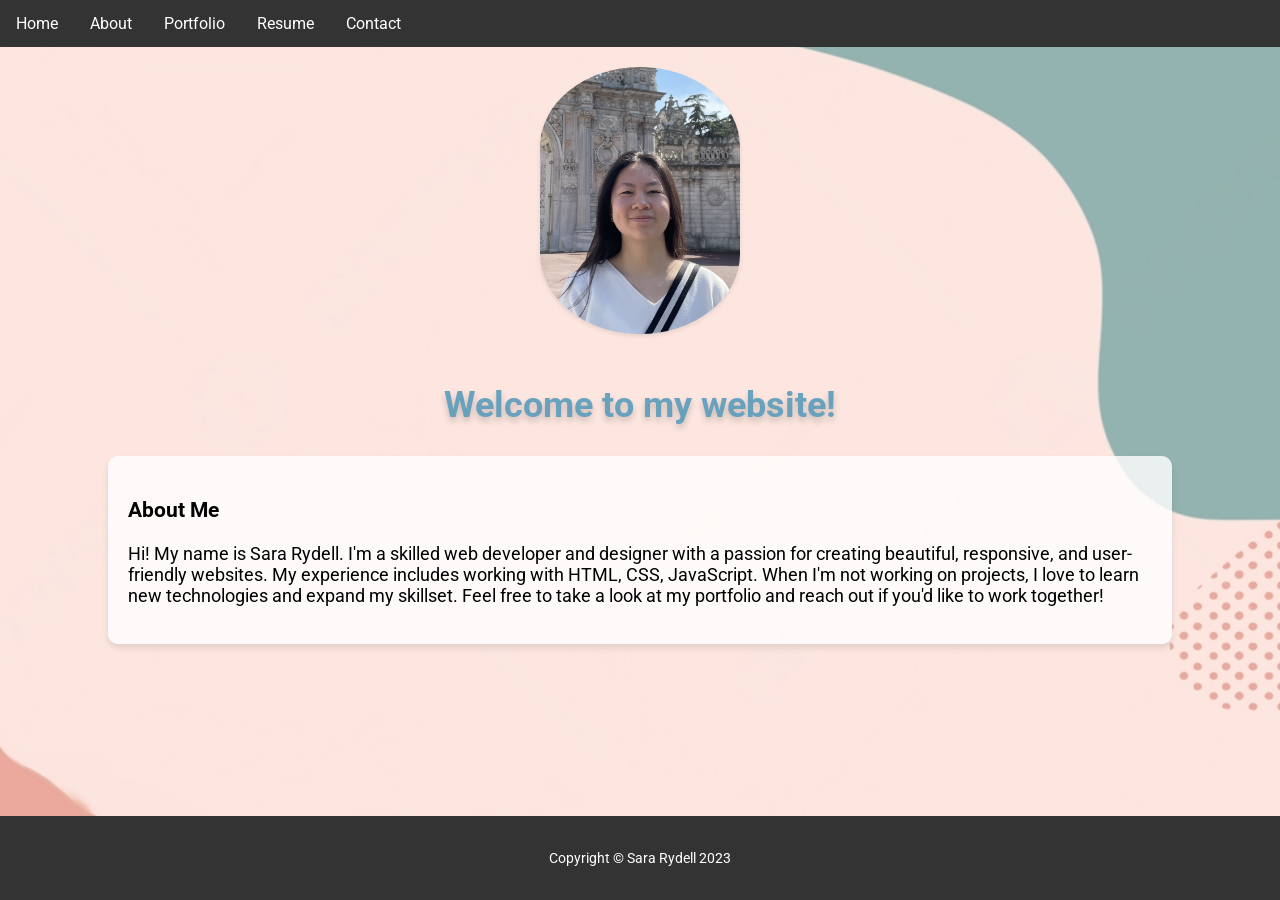
==== index.html @ 68bcccd4 "Add files via upload" ====
<!DOCTYPE html>
<html>
  <head>
    <meta charset="UTF-8">
    <meta name="viewport" content="width=device-width, initial-scale=1.0">
    <link href="https://fonts.googleapis.com/css2?family=Roboto:wght@400;700&display=swap" rel="stylesheet">
    <title>Home</title>
    <style>
      /* Basic styles for navbar, body, main, row, and footer */
      /* ... (omitted for brevity, please use the previous response's styles) ... */
      ul.navbar {
        background-color: #333;
        list-style-type: none;
        margin: 0;
        padding: 0;
        overflow: hidden;
        font-family: 'Roboto', sans-serif;
      }
      ul.navbar li {
        float: left;
      }
      ul.navbar li a {
        display: block;
        color: white;
        text-align: center;
        padding: 14px 16px;
        text-decoration: none;
      }
      ul.navbar li a:hover {
        background-color: #111;
      }
      /* Additional styles for the profile picture, and 'About Me' section */
      .profile-pic {
        display: flex;
        justify-content: center;
        padding: 20px;
      }

      .profile-pic img {
        border-radius: 50%;
        max-width: 200px;
        height: auto;
      }

      .about-me {
        background-color: rgba(255, 255, 255, 0.8);
        padding: 20px;
        width: 80%;
        margin: 0 auto;
        font-size: 18px;
        border-radius: 10px;
        box-shadow: 0 4px 6px rgba(0, 0, 0, 0.1);
      }

      /* Page-specific background */
      body {
        font-family: 'Roboto', sans-serif;
        background-color: #f2f2f2;
        background-image: url('img_bg.png');
        background-size: cover;
        background-repeat: no-repeat;
        background-position: center;
        background-attachment: fixed;
        margin: 0;
        padding: 0;
      }
      footer {
      background-color: #333;
      width: 100%;
      padding: 20px 0;
      color: #fff;
      text-align: center;
      font-size: 14px;
      position: absolute;
      bottom: 0;
    }
    h2 {
        font-size: 36px;
        font-weight: 700;
        color: rgba(91, 156, 187, 0.9);
        text-shadow: 0 4px 6px rgba(0, 0, 0, 0.2);
        margin-bottom: 30px;
        text-align: center;
      }

      .profile-pic {
        display: flex;
        justify-content: center;
        padding: 20px;
      }

      .profile-pic img {
        border-radius: 50% / 30%;
        max-width: 200px;
        height: auto;
        object-fit: cover;
        box-shadow: 0 2px 4px rgba(0, 0, 0, 0.1);
      }
    </style>
  </head>
  <body>
    <header>
      <nav>
        <ul class = "navbar">
          <li><a href="index.html">Home</a></li>
          <li><a href="about.html">About</a></li>
          <li><a href="portfolio.html">Portfolio</a></li>
          <li><a href="resume.html">Resume</a></li>
          <li><a href="contact.html">Contact</a></li>
        </ul>
      </nav>
    </header>
    <main>
      
      <div class="profile-pic">
        <img src="img_profile.jpg" alt="Profile picture">
      </div>
      <h2>Welcome to my website!</h2>
      <section class="about-me">
        <h3>About Me</h3>
        <p>
          Hi! My name is Sara Rydell. I'm a skilled web developer and designer with a passion
          for creating beautiful, responsive, and user-friendly websites. My experience includes
          working with HTML, CSS, JavaScript. When I'm not working on projects, I love to learn new
          technologies and expand my skillset. Feel free to take a look at my portfolio and reach
          out if you'd like to work together!
        </p>
      </section>
    </main>
    <footer>
      <p>Copyright &copy; Sara Rydell 2023</p>
    </footer>
  </body>
</html>
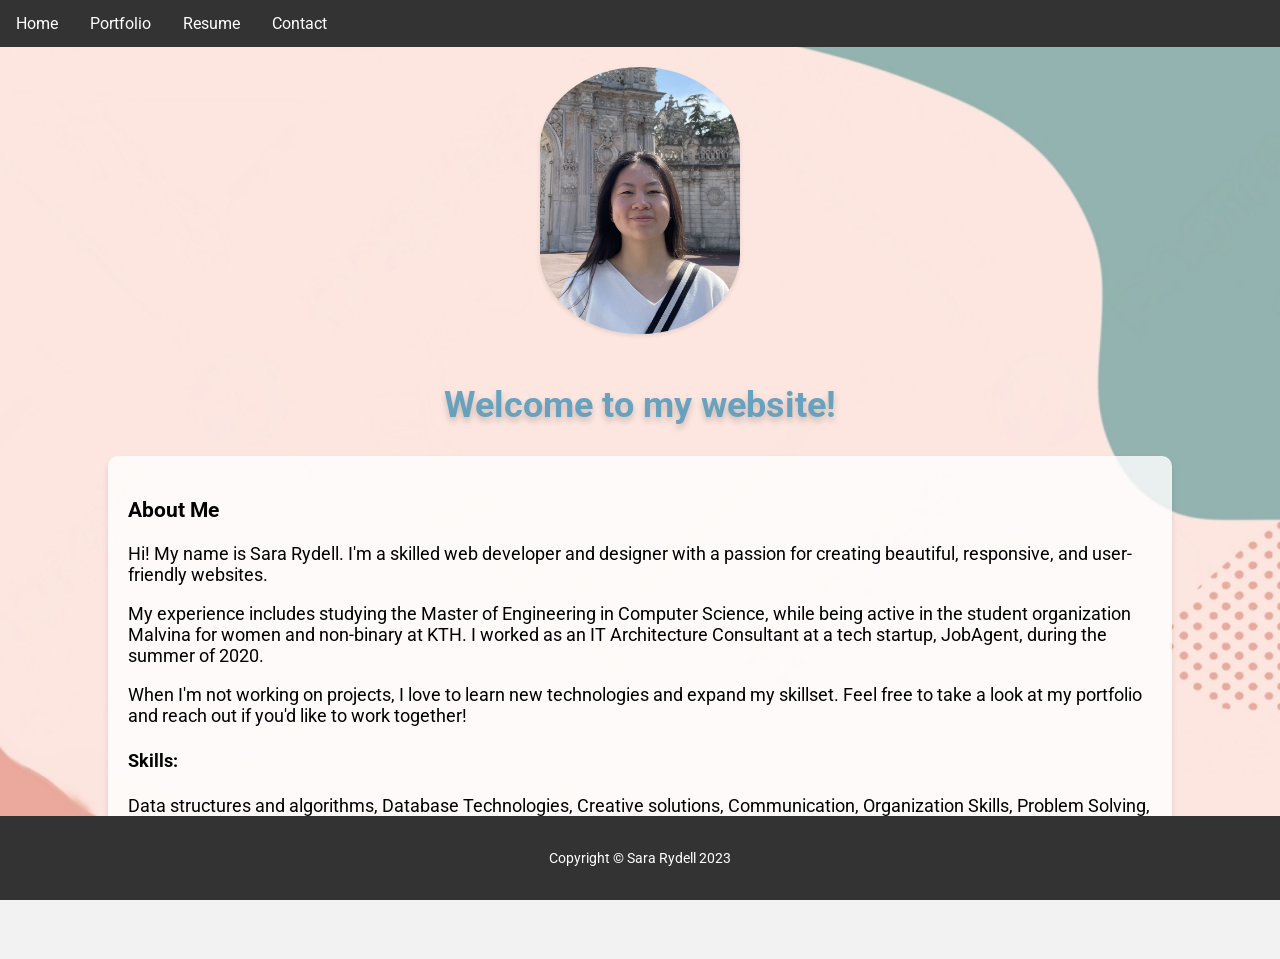
==== commit 8b4bfaf6: "Add files via upload" ====
--- a/index.html
+++ b/index.html
@@ -71,7 +71,7 @@
       color: #fff;
       text-align: center;
       font-size: 14px;
-      position: absolute;
+      position: sticky;
       bottom: 0;
     }
     h2 {
@@ -103,7 +103,6 @@
       <nav>
         <ul class = "navbar">
           <li><a href="index.html">Home</a></li>
-          <li><a href="about.html">About</a></li>
           <li><a href="portfolio.html">Portfolio</a></li>
           <li><a href="resume.html">Resume</a></li>
           <li><a href="contact.html">Contact</a></li>
@@ -119,11 +118,25 @@
       <section class="about-me">
         <h3>About Me</h3>
         <p>
-          Hi! My name is Sara Rydell. I'm a skilled web developer and designer with a passion
-          for creating beautiful, responsive, and user-friendly websites. My experience includes
-          working with HTML, CSS, JavaScript. When I'm not working on projects, I love to learn new
-          technologies and expand my skillset. Feel free to take a look at my portfolio and reach
-          out if you'd like to work together!
+          Hi! My name is Sara Rydell. I'm a skilled web developer and 
+          designer with a passion for creating beautiful, responsive, and 
+          user-friendly websites. 
+        </p>
+        <p>
+          My experience includes studying the Master of Engineering in 
+          Computer Science, while being active in the student 
+          organization Malvina for women and non-binary at KTH. I worked as an IT Architecture Consultant at 
+          a tech startup, JobAgent, during the summer of 2020. 
+        </p>
+        <p>
+          When I'm not working on projects, I love to learn new
+          technologies and expand my skillset. Feel free to take a look 
+          at my portfolio and reach out if you'd like to work together!
+        </p>
+        <h4>Skills:</h4>
+        <p>
+          Data structures and algorithms, Database Technologies, Creative solutions, Communication, 
+          Organization Skills, Problem Solving, & Project Management.
         </p>
       </section>
     </main>
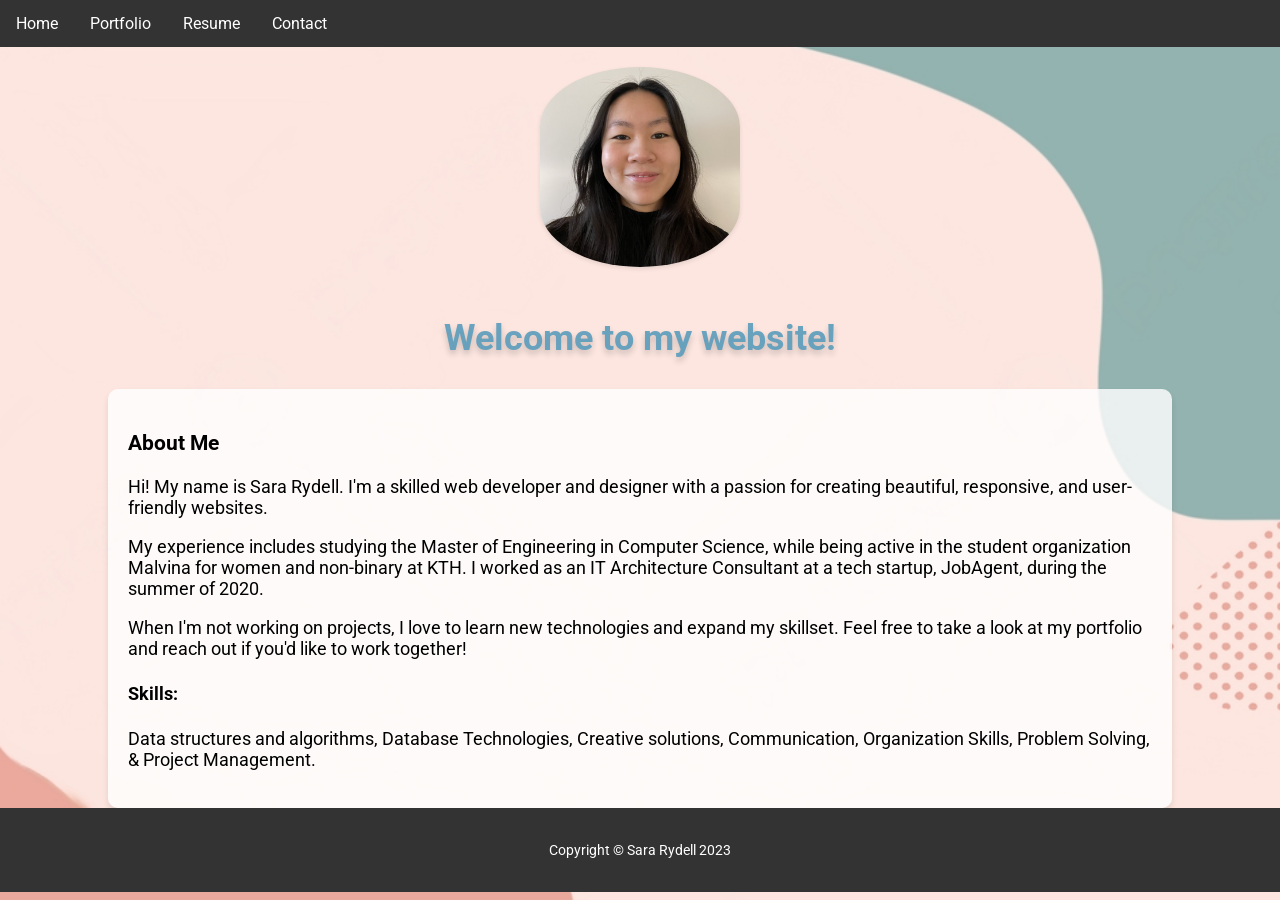
==== commit 64f03476: "lägg till rätt profilbild" ====
--- a/index.html
+++ b/index.html
@@ -112,7 +112,7 @@
     <main>
       
       <div class="profile-pic">
-        <img src="img_profile.jpg" alt="Profile picture">
+        <img src="kvadrat-komprimerad.jpg" alt="Profile picture">
       </div>
       <h2>Welcome to my website!</h2>
       <section class="about-me">
@@ -144,4 +144,4 @@
       <p>Copyright &copy; Sara Rydell 2023</p>
     </footer>
   </body>
-</html>+</html>
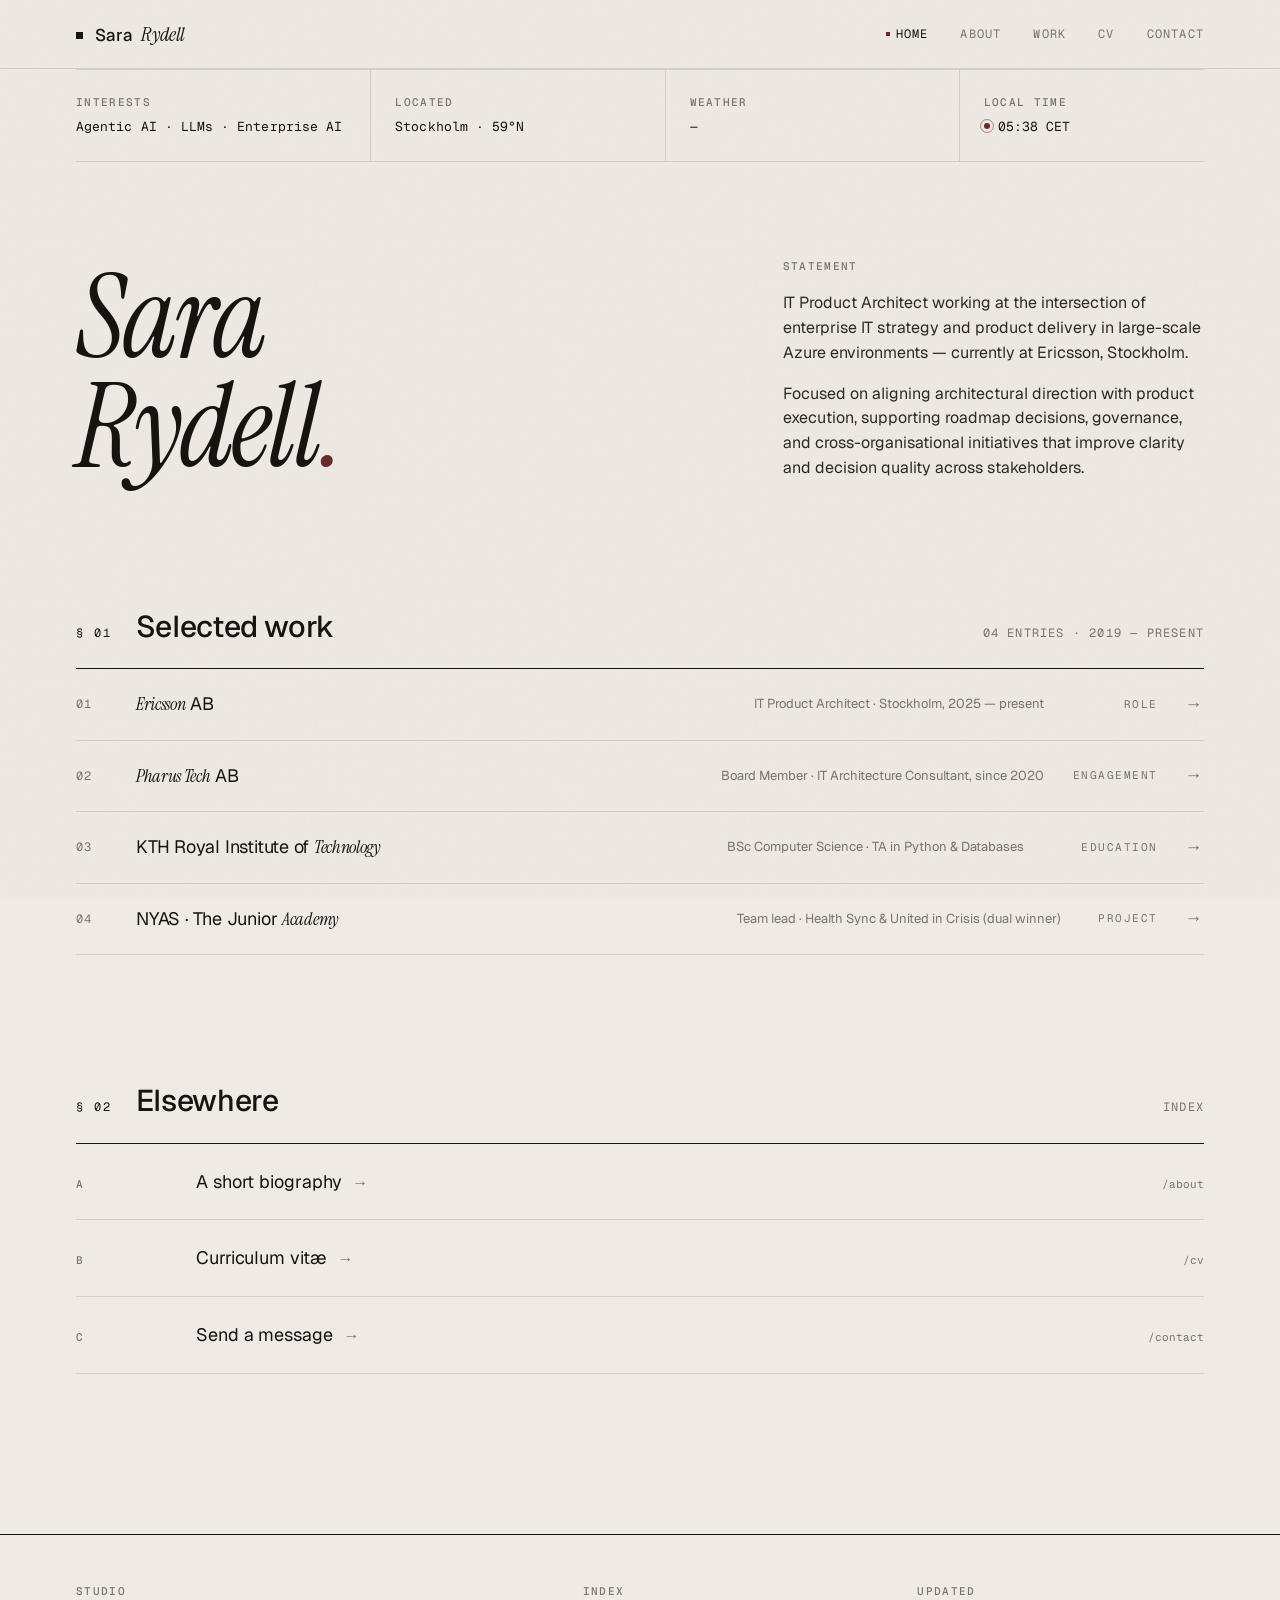
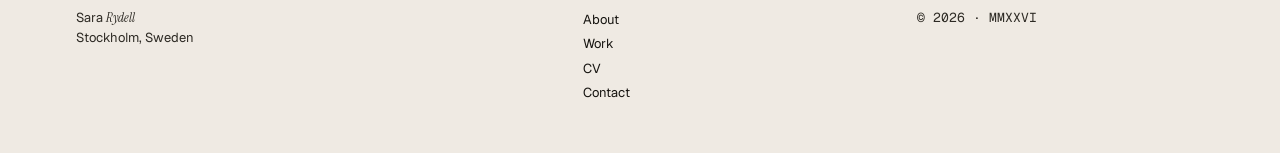
==== commit 2b830c11: "Redesign site with editorial-atelier visual system Replaces the dated 2023 template with a quiet, Sw" ====
--- a/index.html
+++ b/index.html
@@ -1,147 +1,169 @@
-<!DOCTYPE html>
-<html>
-  <head>
-    <meta charset="UTF-8">
-    <meta name="viewport" content="width=device-width, initial-scale=1.0">
-    <link href="https://fonts.googleapis.com/css2?family=Roboto:wght@400;700&display=swap" rel="stylesheet">
-    <title>Home</title>
-    <style>
-      /* Basic styles for navbar, body, main, row, and footer */
-      /* ... (omitted for brevity, please use the previous response's styles) ... */
-      ul.navbar {
-        background-color: #333;
-        list-style-type: none;
-        margin: 0;
-        padding: 0;
-        overflow: hidden;
-        font-family: 'Roboto', sans-serif;
-      }
-      ul.navbar li {
-        float: left;
-      }
-      ul.navbar li a {
-        display: block;
-        color: white;
-        text-align: center;
-        padding: 14px 16px;
-        text-decoration: none;
-      }
-      ul.navbar li a:hover {
-        background-color: #111;
-      }
-      /* Additional styles for the profile picture, and 'About Me' section */
-      .profile-pic {
-        display: flex;
-        justify-content: center;
-        padding: 20px;
-      }
-
-      .profile-pic img {
-        border-radius: 50%;
-        max-width: 200px;
-        height: auto;
-      }
-
-      .about-me {
-        background-color: rgba(255, 255, 255, 0.8);
-        padding: 20px;
-        width: 80%;
-        margin: 0 auto;
-        font-size: 18px;
-        border-radius: 10px;
-        box-shadow: 0 4px 6px rgba(0, 0, 0, 0.1);
-      }
-
-      /* Page-specific background */
-      body {
-        font-family: 'Roboto', sans-serif;
-        background-color: #f2f2f2;
-        background-image: url('img_bg.png');
-        background-size: cover;
-        background-repeat: no-repeat;
-        background-position: center;
-        background-attachment: fixed;
-        margin: 0;
-        padding: 0;
-      }
-      footer {
-      background-color: #333;
-      width: 100%;
-      padding: 20px 0;
-      color: #fff;
-      text-align: center;
-      font-size: 14px;
-      position: sticky;
-      bottom: 0;
-    }
-    h2 {
-        font-size: 36px;
-        font-weight: 700;
-        color: rgba(91, 156, 187, 0.9);
-        text-shadow: 0 4px 6px rgba(0, 0, 0, 0.2);
-        margin-bottom: 30px;
-        text-align: center;
-      }
-
-      .profile-pic {
-        display: flex;
-        justify-content: center;
-        padding: 20px;
-      }
-
-      .profile-pic img {
-        border-radius: 50% / 30%;
-        max-width: 200px;
-        height: auto;
-        object-fit: cover;
-        box-shadow: 0 2px 4px rgba(0, 0, 0, 0.1);
-      }
-    </style>
-  </head>
-  <body>
-    <header>
-      <nav>
-        <ul class = "navbar">
-          <li><a href="index.html">Home</a></li>
-          <li><a href="portfolio.html">Portfolio</a></li>
-          <li><a href="resume.html">Resume</a></li>
-          <li><a href="contact.html">Contact</a></li>
-        </ul>
-      </nav>
-    </header>
-    <main>
-      
-      <div class="profile-pic">
-        <img src="kvadrat-komprimerad.jpg" alt="Profile picture">
-      </div>
-      <h2>Welcome to my website!</h2>
-      <section class="about-me">
-        <h3>About Me</h3>
-        <p>
-          Hi! My name is Sara Rydell. I'm a skilled web developer and 
-          designer with a passion for creating beautiful, responsive, and 
-          user-friendly websites. 
-        </p>
-        <p>
-          My experience includes studying the Master of Engineering in 
-          Computer Science, while being active in the student 
-          organization Malvina for women and non-binary at KTH. I worked as an IT Architecture Consultant at 
-          a tech startup, JobAgent, during the summer of 2020. 
-        </p>
-        <p>
-          When I'm not working on projects, I love to learn new
-          technologies and expand my skillset. Feel free to take a look 
-          at my portfolio and reach out if you'd like to work together!
-        </p>
-        <h4>Skills:</h4>
-        <p>
-          Data structures and algorithms, Database Technologies, Creative solutions, Communication, 
-          Organization Skills, Problem Solving, & Project Management.
-        </p>
-      </section>
-    </main>
-    <footer>
-      <p>Copyright &copy; Sara Rydell 2023</p>
-    </footer>
-  </body>
-</html>
+<!doctype html>
+<html lang="en">
+<head>
+  <meta charset="utf-8">
+  <meta name="viewport" content="width=device-width, initial-scale=1">
+  <title>Sara Rydell — IT Product Architect, Stockholm</title>
+  <meta name="description" content="Sara Rydell — IT Product Architect at Ericsson, based in Stockholm.">
+  <meta name="theme-color" content="#EFEAE3">
+  <link rel="icon" type="image/svg+xml" href="assets/favicon.svg">
+  <link rel="preconnect" href="https://fonts.googleapis.com">
+  <link rel="preconnect" href="https://fonts.gstatic.com" crossorigin>
+  <link rel="stylesheet" href="https://fonts.googleapis.com/css2?family=Geist:wght@300;400;500;600&family=Geist+Mono:wght@400;500&family=Instrument+Serif:ital@0;1&display=swap">
+  <link rel="stylesheet" href="assets/css/main.css">
+</head>
+<body>
+  <a href="#main" class="skip-link">Skip to content</a>
+
+  <header class="site-header">
+    <div class="container site-header__bar">
+      <a class="logotype" href="index.html">
+        <span class="logotype__mark" aria-hidden="true"></span>
+        Sara <em>Rydell</em>
+      </a>
+      <button class="nav-toggle" type="button" aria-controls="primary-nav" aria-expanded="false" data-nav-toggle>Menu</button>
+      <nav id="primary-nav" class="site-nav" data-nav aria-label="Primary">
+        <a href="index.html" aria-current="page">Home</a>
+        <a href="about.html">About</a>
+        <a href="portfolio.html">Work</a>
+        <a href="resume.html">CV</a>
+        <a href="contact.html">Contact</a>
+      </nav>
+    </div>
+  </header>
+
+  <main id="main">
+    <div class="container">
+      <section class="masthead" aria-label="Masthead" data-stagger>
+        <div class="masthead__col">
+          <p class="eyebrow">Interests</p>
+          <p class="masthead__value mono">Agentic AI · LLMs · Enterprise AI</p>
+        </div>
+        <div class="masthead__col">
+          <p class="eyebrow">Located</p>
+          <p class="masthead__value mono">Stockholm · 59°N</p>
+        </div>
+        <div class="masthead__col">
+          <p class="eyebrow">Weather</p>
+          <p class="masthead__value mono">
+            <span data-weather>—</span>
+          </p>
+        </div>
+        <div class="masthead__col">
+          <p class="eyebrow">Local time</p>
+          <p class="masthead__value mono">
+            <span class="masthead__pulse" aria-hidden="true"></span><span data-clock>—:—</span>
+          </p>
+        </div>
+      </section>
+
+      <section class="display-block" data-stagger>
+        <h1 class="display-headline">
+          Sara
+          <span class="display-headline__break">Rydell<span class="display-headline__period">.</span></span>
+        </h1>
+        <div class="display-block__lead">
+          <p class="eyebrow" style="margin-bottom: 14px;">Statement</p>
+          <p>IT Product Architect working at the intersection of enterprise IT strategy and product delivery in large-scale Azure environments — currently at Ericsson, Stockholm.</p>
+          <p style="margin-top: var(--s-2);">Focused on aligning architectural direction with product execution, supporting roadmap decisions, governance, and cross-organisational initiatives that improve clarity and decision quality across stakeholders.</p>
+        </div>
+      </section>
+
+      <section class="section" aria-labelledby="sel-work">
+        <header class="section__head">
+          <p class="section__num">§ 01</p>
+          <h2 class="section__title" id="sel-work">Selected work</h2>
+          <p class="section__meta">04 entries · 2019 — present</p>
+        </header>
+        <ul class="work-list">
+          <li class="work-item">
+            <a class="work-item__link" href="ericsson.html">
+              <span class="work-item__num">01</span>
+              <span class="work-item__title"><em>Ericsson</em> AB</span>
+              <span class="work-item__role">IT Product Architect · Stockholm, 2025 — present</span>
+              <span class="work-item__cat">Role</span>
+              <span class="work-item__arrow" aria-hidden="true">→</span>
+            </a>
+          </li>
+          <li class="work-item">
+            <a class="work-item__link" href="pharus.html">
+              <span class="work-item__num">02</span>
+              <span class="work-item__title"><em>Pharus Tech</em> AB</span>
+              <span class="work-item__role">Board Member · IT Architecture Consultant, since 2020</span>
+              <span class="work-item__cat">Engagement</span>
+              <span class="work-item__arrow" aria-hidden="true">→</span>
+            </a>
+          </li>
+          <li class="work-item">
+            <a class="work-item__link" href="kth.html">
+              <span class="work-item__num">03</span>
+              <span class="work-item__title">KTH Royal Institute of <em>Technology</em></span>
+              <span class="work-item__role">BSc Computer Science · TA in Python &amp; Databases</span>
+              <span class="work-item__cat">Education</span>
+              <span class="work-item__arrow" aria-hidden="true">→</span>
+            </a>
+          </li>
+          <li class="work-item">
+            <a class="work-item__link" href="nyas.html">
+              <span class="work-item__num">04</span>
+              <span class="work-item__title">NYAS · The Junior <em>Academy</em></span>
+              <span class="work-item__role">Team lead · Health Sync &amp; United in Crisis (dual winner)</span>
+              <span class="work-item__cat">Project</span>
+              <span class="work-item__arrow" aria-hidden="true">→</span>
+            </a>
+          </li>
+        </ul>
+      </section>
+
+      <section class="section" aria-labelledby="elsewhere">
+        <header class="section__head">
+          <p class="section__num">§ 02</p>
+          <h2 class="section__title" id="elsewhere">Elsewhere</h2>
+          <p class="section__meta">Index</p>
+        </header>
+        <ul class="elsewhere">
+          <li>
+            <p class="eyebrow">A</p>
+            <a href="about.html">A short biography</a>
+            <p class="mono" style="font-size: 0.6875rem; color: var(--muted);">/about</p>
+          </li>
+          <li>
+            <p class="eyebrow">B</p>
+            <a href="resume.html">Curriculum vitæ</a>
+            <p class="mono" style="font-size: 0.6875rem; color: var(--muted);">/cv</p>
+          </li>
+          <li>
+            <p class="eyebrow">C</p>
+            <a href="contact.html">Send a message</a>
+            <p class="mono" style="font-size: 0.6875rem; color: var(--muted);">/contact</p>
+          </li>
+        </ul>
+      </section>
+    </div>
+  </main>
+
+  <footer class="colophon">
+    <div class="container colophon__grid">
+      <div class="colophon__col">
+        <p class="eyebrow">Studio</p>
+        <p>Sara <em>Rydell</em><br>Stockholm, Sweden</p>
+      </div>
+      <div class="colophon__col">
+        <p class="eyebrow">Index</p>
+        <ul>
+          <li><a href="about.html">About</a></li>
+          <li><a href="portfolio.html">Work</a></li>
+          <li><a href="resume.html">CV</a></li>
+          <li><a href="contact.html">Contact</a></li>
+        </ul>
+      </div>
+      <div class="colophon__col">
+        <p class="eyebrow">Updated</p>
+        <p class="mono">© <span data-year>2026</span> · MMXXVI</p>
+      </div>
+    </div>
+  </footer>
+
+  <script src="assets/js/main.js" defer></script>
+</body>
+</html>
--- a/assets/css/main.css
+++ b/assets/css/main.css
@@ -0,0 +1,1222 @@
+/* sararydell.com — editorial atelier
+   Set in Instrument Serif (italic, display) + Geist (sans) + Geist Mono. */
+
+/* ---------- Tokens ---------- */
+:root {
+  --paper: #EFEAE3;
+  --paper-deep: #E5DFD4;
+  --ink: #161410;
+  --ink-soft: #2D2A24;
+  --muted: #7A746A;
+  --hairline: rgba(22, 20, 16, 0.12);
+  --hairline-strong: rgba(22, 20, 16, 0.28);
+  --accent: #6B2A28;
+  --accent-soft: rgba(107, 42, 40, 0.10);
+
+  --container: 1240px;
+  --reading: 640px;
+  --reading-wide: 720px;
+  --gutter: clamp(20px, 4.4vw, 56px);
+
+  --sans: 'Geist', -apple-system, BlinkMacSystemFont, 'Helvetica Neue', Arial, sans-serif;
+  --serif: 'Instrument Serif', 'Cormorant Garamond', 'EB Garamond', Georgia, serif;
+  --mono: 'Geist Mono', ui-monospace, 'SFMono-Regular', Menlo, Consolas, monospace;
+
+  --t-eyebrow: 0.6875rem;
+  --t-meta: 0.8125rem;
+  --t-body: 1rem;
+  --t-lead: 1.1875rem;
+  --t-h3: 1.0625rem;
+  --t-h2: 1.625rem;
+  --t-h1: 2.25rem;
+  --t-display: clamp(3.25rem, 9.5vw, 7.25rem);
+
+  --s-1: 8px;  --s-2: 16px; --s-3: 24px; --s-4: 32px;
+  --s-5: 48px; --s-6: 64px; --s-7: 96px; --s-8: 128px;
+
+  --ease: cubic-bezier(0.22, 0.61, 0.36, 1);
+}
+
+@media (min-width: 768px) {
+  :root {
+    --t-h2: 1.875rem;
+    --t-h1: 2.875rem;
+  }
+}
+
+/* ---------- Base ---------- */
+*, *::before, *::after { box-sizing: border-box; }
+html { -webkit-text-size-adjust: 100%; text-rendering: optimizeLegibility; }
+
+body {
+  margin: 0;
+  background: var(--paper);
+  color: var(--ink);
+  font-family: var(--sans);
+  font-size: var(--t-body);
+  line-height: 1.55;
+  font-feature-settings: 'ss01', 'ss02', 'ss03', 'cv11';
+  -webkit-font-smoothing: antialiased;
+  -moz-osx-font-smoothing: grayscale;
+  display: flex; flex-direction: column; min-height: 100vh;
+  position: relative;
+}
+
+/* paper grain — barely there */
+body::after {
+  content: "";
+  position: fixed;
+  inset: 0;
+  pointer-events: none;
+  z-index: 100;
+  opacity: 0.045;
+  mix-blend-mode: multiply;
+  background-image: url("data:image/svg+xml;utf8,<svg xmlns='http://www.w3.org/2000/svg' width='220' height='220'><filter id='n'><feTurbulence type='fractalNoise' baseFrequency='0.92' numOctaves='2' stitchTiles='stitch' seed='3'/><feColorMatrix values='0 0 0 0 0.09  0 0 0 0 0.08  0 0 0 0 0.06  0 0 0 0.7 0'/></filter><rect width='220' height='220' filter='url(%23n)'/></svg>");
+}
+
+img, svg, video { display: block; max-width: 100%; height: auto; }
+
+::selection { background: var(--ink); color: var(--paper); }
+
+a {
+  color: inherit;
+  text-decoration: underline;
+  text-decoration-thickness: from-font;
+  text-decoration-color: var(--hairline-strong);
+  text-underline-offset: 5px;
+  text-decoration-skip-ink: auto;
+  transition: color 220ms var(--ease), text-decoration-color 220ms var(--ease);
+}
+a:hover { color: var(--accent); text-decoration-color: var(--accent); }
+a:focus-visible {
+  outline: 2px solid var(--accent);
+  outline-offset: 3px;
+  border-radius: 1px;
+}
+
+button { font: inherit; }
+
+.skip-link {
+  position: absolute; left: -9999px; top: 0; z-index: 200;
+  background: var(--ink); color: var(--paper);
+  padding: 8px 12px; text-decoration: none;
+}
+.skip-link:focus { left: var(--gutter); top: 12px; }
+
+/* ---------- Typography utilities ---------- */
+.display, .display-italic {
+  font-family: var(--serif);
+  font-style: italic;
+  font-weight: 400;
+  letter-spacing: -0.005em;
+  font-feature-settings: 'liga', 'dlig';
+}
+
+.mono {
+  font-family: var(--mono);
+  font-feature-settings: 'tnum', 'ss03';
+  font-variant-numeric: tabular-nums;
+  letter-spacing: 0;
+}
+
+.eyebrow {
+  font-family: var(--mono);
+  font-size: var(--t-eyebrow);
+  font-weight: 500;
+  text-transform: uppercase;
+  letter-spacing: 0.12em;
+  color: var(--muted);
+  font-variant-numeric: tabular-nums;
+  margin: 0;
+}
+.eyebrow--ink { color: var(--ink); }
+
+h1, h2, h3, h4, h5 { margin: 0; font-weight: 500; color: var(--ink); }
+h1 { font-size: var(--t-h1); line-height: 1.06; letter-spacing: -0.018em; }
+h2 { font-size: var(--t-h2); line-height: 1.18; letter-spacing: -0.012em; }
+h3 { font-size: var(--t-h3); line-height: 1.4; letter-spacing: -0.005em; }
+p  { margin: 0; }
+
+.lead {
+  font-size: var(--t-lead);
+  line-height: 1.45;
+  letter-spacing: -0.005em;
+  color: var(--ink-soft);
+  max-width: 38ch;
+}
+.muted { color: var(--muted); }
+
+/* ---------- Layout primitives ---------- */
+main { flex: 1 0 auto; width: 100%; }
+
+.container {
+  width: 100%;
+  max-width: var(--container);
+  margin-inline: auto;
+  padding-inline: var(--gutter);
+}
+
+.reading { max-width: var(--reading); }
+.reading-wide { max-width: var(--reading-wide); }
+
+.stack > * + * { margin-top: var(--s-3); }
+
+.rule {
+  display: block;
+  height: 1px;
+  background: var(--hairline);
+  border: 0;
+  margin: 0;
+}
+
+.rule--strong { background: var(--ink); height: 1px; }
+.rule--double {
+  height: 5px;
+  background:
+    linear-gradient(var(--ink), var(--ink)) top/100% 1px no-repeat,
+    linear-gradient(var(--hairline), var(--hairline)) bottom/100% 1px no-repeat;
+}
+
+.page { padding-block: var(--s-6) var(--s-8); }
+@media (min-width: 768px) { .page { padding-block: var(--s-7) 144px; } }
+
+/* ---------- Site header ---------- */
+.site-header {
+  position: relative;
+  background: var(--paper);
+  border-bottom: 1px solid var(--hairline);
+  z-index: 10;
+}
+
+.site-header__bar {
+  display: flex;
+  align-items: center;
+  justify-content: space-between;
+  gap: var(--s-3);
+  height: 68px;
+}
+
+.logotype {
+  display: inline-flex;
+  align-items: baseline;
+  gap: 10px;
+  text-decoration: none;
+  color: var(--ink);
+  font-size: 1.0625rem;
+  letter-spacing: 0.005em;
+  line-height: 1;
+  font-weight: 500;
+}
+.logotype:hover { color: var(--ink); text-decoration: none; }
+.logotype em {
+  font-family: var(--serif);
+  font-style: italic;
+  font-weight: 400;
+  font-size: 1.25rem;
+  letter-spacing: -0.01em;
+  margin-left: -2px;
+}
+.logotype__mark {
+  display: inline-block;
+  width: 7px; height: 7px;
+  background: var(--ink);
+  margin-right: 2px;
+  transform: translateY(-2px);
+}
+
+.site-nav {
+  display: flex;
+  align-items: center;
+  gap: var(--s-4);
+}
+.site-nav a {
+  font-family: var(--mono);
+  font-size: 0.75rem;
+  text-transform: uppercase;
+  letter-spacing: 0.10em;
+  text-decoration: none;
+  color: var(--muted);
+  padding: 8px 0;
+  position: relative;
+  transition: color 200ms var(--ease);
+}
+.site-nav a:hover { color: var(--ink); }
+.site-nav a[aria-current="page"] { color: var(--ink); }
+.site-nav a[aria-current="page"]::before {
+  content: "";
+  position: absolute;
+  left: -10px; top: 50%;
+  width: 4px; height: 4px;
+  background: var(--accent);
+  transform: translateY(-50%);
+}
+
+.nav-toggle {
+  display: none;
+  background: transparent;
+  border: 1px solid var(--hairline-strong);
+  padding: 6px 12px 6px 14px;
+  font-family: var(--mono);
+  font-size: 0.6875rem;
+  letter-spacing: 0.16em;
+  text-transform: uppercase;
+  color: var(--ink);
+  cursor: pointer;
+  align-items: center;
+  gap: 8px;
+}
+.nav-toggle::after {
+  content: "";
+  display: inline-block;
+  width: 9px; height: 9px;
+  border-right: 1px solid currentColor;
+  border-bottom: 1px solid currentColor;
+  transform: rotate(45deg) translate(-1px, -2px);
+  transition: transform 200ms var(--ease);
+}
+.nav-toggle[aria-expanded="true"]::after {
+  transform: rotate(-135deg) translate(-1px, -2px);
+}
+
+@media (max-width: 720px) {
+  .nav-toggle { display: inline-flex; }
+  .site-nav {
+    position: absolute;
+    inset: 68px 0 auto 0;
+    flex-direction: column;
+    align-items: stretch;
+    gap: 0;
+    background: var(--paper);
+    border-bottom: 1px solid var(--hairline);
+    padding: 4px var(--gutter) var(--s-3);
+    transform: translateY(-12px);
+    opacity: 0;
+    pointer-events: none;
+    transition: opacity 200ms var(--ease), transform 200ms var(--ease);
+    z-index: 50;
+  }
+  .site-nav[data-open="true"] {
+    transform: none; opacity: 1; pointer-events: auto;
+  }
+  .site-nav a {
+    padding: 14px 0;
+    font-size: 0.8125rem;
+    border-top: 1px solid var(--hairline);
+  }
+  .site-nav a[aria-current="page"]::before {
+    left: 0; top: 50%; transform: translateY(-50%);
+    width: 5px; height: 5px;
+  }
+  .site-nav a[aria-current="page"] { padding-left: 14px; }
+}
+
+/* ---------- Masthead (page header metadata strip) ---------- */
+.masthead {
+  display: grid;
+  grid-template-columns: 1fr;
+  border-block: 1px solid var(--hairline);
+  margin-top: 0;
+  background: var(--paper);
+}
+.masthead__col {
+  padding: var(--s-3) 0;
+  display: flex;
+  flex-direction: column;
+  gap: 6px;
+  position: relative;
+  border-top: 1px solid var(--hairline);
+}
+.masthead__col:first-child { border-top: 0; }
+.masthead__value {
+  font-family: var(--mono);
+  font-size: 0.8125rem;
+  font-variant-numeric: tabular-nums;
+  letter-spacing: 0.005em;
+  color: var(--ink);
+}
+.masthead__pulse {
+  display: inline-block;
+  width: 6px; height: 6px;
+  border-radius: 50%;
+  background: var(--accent);
+  margin-right: 8px;
+  vertical-align: 2px;
+  position: relative;
+}
+.masthead__pulse::after {
+  content: "";
+  position: absolute; inset: -4px;
+  border-radius: 50%;
+  border: 1px solid var(--accent);
+  opacity: 0.5;
+  animation: pulse 2.4s var(--ease) infinite;
+}
+@keyframes pulse {
+  0%   { transform: scale(0.6); opacity: 0.6; }
+  60%  { transform: scale(1.7); opacity: 0; }
+  100% { transform: scale(1.7); opacity: 0; }
+}
+
+@media (min-width: 720px) {
+  .masthead {
+    grid-template-columns: 1.2fr 1.2fr 1.2fr 1fr;
+  }
+  .masthead__col {
+    padding: var(--s-3) var(--s-3);
+    border-top: 0;
+    border-left: 1px solid var(--hairline);
+  }
+  .masthead__col:first-child { border-left: 0; padding-left: 0; }
+  .masthead__col:last-child  { padding-right: 0; }
+}
+
+/* (decorative cross-marks intentionally omitted) */
+
+/* ---------- Display headline (home only) ---------- */
+.display-block {
+  padding-block: var(--s-6) var(--s-5);
+  display: grid;
+  gap: var(--s-4);
+}
+
+@media (min-width: 900px) {
+  .display-block {
+    grid-template-columns: minmax(0, 1.45fr) minmax(0, 1fr);
+    align-items: end;
+    gap: var(--s-7);
+    padding-block: var(--s-7) var(--s-6);
+  }
+}
+
+.display-headline {
+  font-family: var(--serif);
+  font-style: italic;
+  font-weight: 400;
+  font-size: var(--t-display);
+  line-height: 0.94;
+  letter-spacing: -0.025em;
+  color: var(--ink);
+  margin: 0;
+}
+.display-headline .display-headline__break { display: block; }
+.display-headline .display-headline__period {
+  color: var(--accent);
+  font-style: italic;
+}
+
+.display-block__lead {
+  font-family: var(--sans);
+  font-size: clamp(1rem, 1.2vw, 1.0625rem);
+  line-height: 1.55;
+  color: var(--ink-soft);
+  max-width: 38ch;
+}
+.display-block__lead p + p { margin-top: var(--s-2); }
+
+/* ---------- Section signpost (numbered) ---------- */
+.section { padding-block: var(--s-5); }
+@media (min-width: 768px) { .section { padding-block: var(--s-6); } }
+
+.section__head {
+  display: grid;
+  grid-template-columns: auto 1fr auto;
+  align-items: baseline;
+  gap: var(--s-3);
+  padding-bottom: var(--s-3);
+  border-bottom: 1px solid var(--ink);
+  margin-bottom: 0;
+}
+.section__num {
+  font-family: var(--mono);
+  font-size: 0.75rem;
+  text-transform: uppercase;
+  letter-spacing: 0.16em;
+  color: var(--ink);
+  font-variant-numeric: tabular-nums;
+}
+.section__title {
+  font-size: var(--t-h2);
+  font-weight: 500;
+  letter-spacing: -0.012em;
+}
+.section__meta {
+  font-family: var(--mono);
+  font-size: 0.75rem;
+  text-transform: uppercase;
+  letter-spacing: 0.10em;
+  color: var(--muted);
+}
+
+/* ---------- Work list (editorial rows) ---------- */
+.work-list { list-style: none; margin: 0; padding: 0; }
+
+.work-item { border-bottom: 1px solid var(--hairline); }
+
+.work-item__link {
+  display: grid;
+  grid-template-columns: 36px minmax(0, 2.4fr) minmax(0, 1.4fr) auto auto;
+  align-items: center;
+  gap: var(--s-3);
+  padding: var(--s-3) 0;
+  text-decoration: none;
+  color: var(--ink);
+  position: relative;
+  transition: padding 280ms var(--ease);
+}
+.work-item__link::before {
+  content: "";
+  position: absolute;
+  left: 0; right: 0; top: 0; bottom: 0;
+  background: var(--accent-soft);
+  opacity: 0;
+  transition: opacity 280ms var(--ease);
+  pointer-events: none;
+}
+.work-item__link:hover::before { opacity: 1; }
+.work-item__link:hover { padding-inline: var(--s-2); color: var(--ink); }
+
+.work-item__num {
+  font-family: var(--mono);
+  font-size: 0.75rem;
+  letter-spacing: 0.06em;
+  color: var(--muted);
+  font-variant-numeric: tabular-nums;
+  align-self: center;
+}
+.work-item__title {
+  font-size: 1.125rem;
+  letter-spacing: -0.012em;
+  line-height: 1.25;
+  color: var(--ink);
+}
+.work-item__title em {
+  font-family: var(--serif);
+  font-style: italic;
+  font-weight: 400;
+  letter-spacing: -0.018em;
+}
+.work-item__role {
+  font-size: var(--t-meta);
+  color: var(--muted);
+  line-height: 1.45;
+}
+.work-item__cat {
+  font-family: var(--mono);
+  font-size: 0.6875rem;
+  text-transform: uppercase;
+  letter-spacing: 0.14em;
+  color: var(--muted);
+  white-space: nowrap;
+}
+.work-item__arrow {
+  display: inline-flex;
+  align-items: center;
+  justify-content: center;
+  width: 22px; height: 22px;
+  font-family: var(--serif);
+  font-style: italic;
+  font-size: 1.125rem;
+  color: var(--muted);
+  transition: transform 280ms var(--ease), color 280ms var(--ease);
+}
+.work-item__link:hover .work-item__arrow {
+  transform: translate(6px, -1px) rotate(-8deg);
+  color: var(--accent);
+}
+
+@media (max-width: 720px) {
+  .work-item__link {
+    grid-template-columns: 28px minmax(0, 1fr) auto;
+    gap: var(--s-2);
+    padding: var(--s-3) 0;
+    align-items: start;
+  }
+  .work-item__role { grid-column: 2; margin-top: 4px; }
+  .work-item__cat { display: none; }
+  .work-item__arrow { align-self: center; }
+}
+
+/* ---------- "Elsewhere" minimal index ---------- */
+.elsewhere {
+  list-style: none;
+  margin: 0;
+  padding: 0;
+}
+.elsewhere li {
+  display: grid;
+  grid-template-columns: 96px minmax(0, 1fr) auto;
+  gap: var(--s-3);
+  padding: var(--s-3) 0;
+  border-bottom: 1px solid var(--hairline);
+  align-items: baseline;
+}
+.elsewhere a {
+  text-decoration: none;
+  font-size: 1.125rem;
+  letter-spacing: -0.005em;
+  color: var(--ink);
+  position: relative;
+  display: inline-flex;
+  align-items: baseline;
+  gap: 10px;
+}
+.elsewhere a::after {
+  content: "→";
+  font-family: var(--serif);
+  font-style: italic;
+  font-size: 1rem;
+  color: var(--muted);
+  transition: transform 240ms var(--ease), color 240ms var(--ease);
+}
+.elsewhere a:hover::after {
+  transform: translate(4px, -1px);
+  color: var(--accent);
+}
+.elsewhere a:hover { color: var(--accent); }
+
+@media (max-width: 540px) {
+  .elsewhere li { grid-template-columns: 88px 1fr; }
+  .elsewhere a { font-size: 1rem; }
+}
+
+/* ---------- About: portrait + bio ---------- */
+.about-grid {
+  display: grid;
+  gap: var(--s-5);
+  grid-template-columns: 1fr;
+  margin-top: var(--s-5);
+}
+
+.about-grid__portrait {
+  position: relative;
+}
+.about-grid__portrait img {
+  width: 100%;
+  max-width: 320px;
+  aspect-ratio: 4 / 5;
+  object-fit: cover;
+  filter: saturate(0.92) contrast(1.02);
+  background: var(--paper-deep);
+}
+.about-grid__caption {
+  margin-top: 10px;
+  display: flex;
+  gap: 12px;
+  align-items: baseline;
+}
+.about-grid__caption .eyebrow { color: var(--muted); }
+.about-grid__caption .mono { font-size: 0.75rem; color: var(--ink); }
+
+.about-grid__body { max-width: var(--reading); }
+.about-grid__body p + p { margin-top: var(--s-2); }
+.about-grid__body .lead { max-width: 42ch; }
+
+.about-section {
+  border-top: 1px solid var(--hairline);
+  padding-top: var(--s-3);
+  margin-top: var(--s-4);
+  display: grid;
+  grid-template-columns: 96px 1fr;
+  gap: var(--s-3);
+  align-items: baseline;
+}
+.about-section .eyebrow { padding-top: 4px; }
+.about-section__body p + p { margin-top: var(--s-2); }
+.taglist {
+  display: flex; flex-wrap: wrap;
+  gap: 6px 0;
+  list-style: none; margin: 0; padding: 0;
+  font-size: var(--t-meta);
+  font-family: var(--mono);
+  color: var(--ink);
+  letter-spacing: 0.005em;
+}
+.taglist li {
+  position: relative;
+  padding-right: 14px; margin-right: 6px;
+}
+.taglist li:not(:last-child)::after {
+  content: "/";
+  position: absolute; right: 2px;
+  color: var(--muted);
+  font-family: var(--mono);
+}
+
+@media (min-width: 900px) {
+  .about-grid {
+    grid-template-columns: 320px 1fr;
+    gap: var(--s-7);
+    align-items: start;
+  }
+}
+@media (max-width: 540px) {
+  .about-section { grid-template-columns: 1fr; gap: 8px; }
+}
+
+/* ---------- Article (project pages) ---------- */
+.article-meta {
+  display: grid;
+  grid-template-columns: 1fr;
+  gap: var(--s-2);
+  padding-block: var(--s-3);
+  border-block: 1px solid var(--hairline);
+  margin-top: 0;
+}
+.article-meta__row {
+  display: grid;
+  grid-template-columns: 96px 1fr;
+  gap: var(--s-3);
+  align-items: baseline;
+}
+.article-meta__value {
+  font-family: var(--mono);
+  font-size: 0.8125rem;
+  color: var(--ink);
+}
+@media (min-width: 720px) {
+  .article-meta {
+    grid-template-columns: repeat(4, 1fr);
+    align-items: baseline;
+    gap: var(--s-4);
+  }
+  .article-meta__row {
+    grid-template-columns: 1fr;
+    gap: 6px;
+    border-left: 1px solid var(--hairline);
+    padding-left: var(--s-3);
+  }
+  .article-meta__row:first-child {
+    border-left: 0;
+    padding-left: 0;
+  }
+}
+
+.article-headline {
+  padding-block: var(--s-6) var(--s-5);
+  display: grid;
+  gap: var(--s-3);
+}
+@media (min-width: 900px) {
+  .article-headline {
+    grid-template-columns: minmax(0, 1.5fr) minmax(0, 1fr);
+    align-items: end;
+    gap: var(--s-7);
+    padding-block: var(--s-7) var(--s-6);
+  }
+}
+.article-headline h1 {
+  font-family: var(--serif);
+  font-style: italic;
+  font-weight: 400;
+  font-size: clamp(2.5rem, 6vw, 4.5rem);
+  line-height: 0.98;
+  letter-spacing: -0.022em;
+  color: var(--ink);
+  max-width: 14ch;
+}
+.article-headline__lead {
+  font-size: 1.0625rem;
+  line-height: 1.55;
+  color: var(--ink-soft);
+  max-width: 40ch;
+}
+
+.article-figure {
+  margin: 0 0 var(--s-6);
+  position: relative;
+}
+.article-figure img {
+  width: 100%;
+  max-height: 520px;
+  object-fit: cover;
+  filter: saturate(0.92) contrast(1.02);
+}
+.article-figure figcaption {
+  display: grid;
+  grid-template-columns: 1fr auto;
+  gap: var(--s-3);
+  font-size: var(--t-meta);
+  color: var(--muted);
+  margin-top: 12px;
+  padding-top: 8px;
+  border-top: 1px solid var(--hairline);
+  align-items: baseline;
+}
+.article-figure figcaption .mono { font-size: 0.75rem; }
+
+.article-body {
+  max-width: var(--reading);
+  font-size: 1.0625rem;
+  line-height: 1.7;
+  color: var(--ink-soft);
+}
+.article-body p { margin: 0; }
+.article-body p + p { margin-top: var(--s-2); }
+.article-body section + section {
+  margin-top: var(--s-5);
+  padding-top: var(--s-5);
+  border-top: 1px solid var(--hairline);
+}
+.article-body h3 {
+  font-size: 1.125rem;
+  font-weight: 500;
+  color: var(--ink);
+  letter-spacing: -0.005em;
+  margin-bottom: var(--s-2);
+}
+.article-body h3 em {
+  font-family: var(--serif);
+  font-style: italic;
+  font-weight: 400;
+}
+
+.back-link {
+  display: inline-flex;
+  align-items: baseline;
+  gap: 8px;
+  font-family: var(--mono);
+  font-size: 0.75rem;
+  text-transform: uppercase;
+  letter-spacing: 0.14em;
+  color: var(--muted);
+  text-decoration: none;
+  margin-bottom: var(--s-4);
+  transition: color 200ms var(--ease);
+}
+.back-link::before {
+  content: "←";
+  font-family: var(--serif);
+  font-style: italic;
+  font-size: 1rem;
+  transition: transform 240ms var(--ease);
+}
+.back-link:hover { color: var(--accent); }
+.back-link:hover::before { transform: translateX(-4px); }
+
+/* ---------- CV (HTML résumé) ---------- */
+
+.cv-header {
+  border-block: 1px solid var(--ink);
+  padding: var(--s-4) 0;
+  display: grid;
+  gap: var(--s-3);
+  grid-template-columns: 1fr;
+  margin-top: var(--s-4);
+}
+.cv-header__name {
+  font-family: var(--serif);
+  font-style: italic;
+  font-weight: 400;
+  font-size: clamp(2.25rem, 5vw, 3.25rem);
+  line-height: 1;
+  letter-spacing: -0.02em;
+  color: var(--ink);
+  margin: 0;
+}
+.cv-header__roles {
+  display: flex; flex-wrap: wrap;
+  list-style: none; margin: 12px 0 0; padding: 0;
+  font-family: var(--mono); font-size: 0.8125rem;
+  color: var(--ink); letter-spacing: 0.005em;
+}
+.cv-header__roles li {
+  position: relative;
+  padding-right: 14px; margin-right: 8px;
+}
+.cv-header__roles li:not(:last-child)::after {
+  content: "·";
+  position: absolute; right: 2px;
+  color: var(--muted);
+}
+.cv-header__contact {
+  display: flex; flex-wrap: wrap; gap: 6px 18px;
+  font-family: var(--mono); font-size: 0.75rem;
+  color: var(--muted); letter-spacing: 0.04em;
+  margin: 0;
+}
+.cv-header__contact a {
+  color: var(--ink);
+  text-decoration-color: var(--hairline-strong);
+}
+.cv-header__right { display: flex; flex-direction: column; gap: 8px; }
+
+@media (min-width: 800px) {
+  .cv-header {
+    grid-template-columns: 1.5fr 1fr;
+    align-items: end;
+    gap: var(--s-5);
+  }
+  .cv-header__right { align-items: flex-end; text-align: right; }
+}
+
+.cv-entries { list-style: none; margin: 0; padding: 0; }
+.cv-entry {
+  display: grid;
+  grid-template-columns: 1fr;
+  gap: 10px;
+  padding: var(--s-4) 0;
+  border-bottom: 1px solid var(--hairline);
+}
+.cv-entry:last-child { border-bottom: 0; }
+.cv-entry__period {
+  font-family: var(--mono);
+  font-size: 0.75rem;
+  text-transform: uppercase;
+  letter-spacing: 0.10em;
+  color: var(--muted);
+  font-variant-numeric: tabular-nums;
+  margin: 0;
+}
+.cv-entry__head {
+  display: flex; flex-wrap: wrap;
+  gap: 4px 14px;
+  align-items: baseline;
+}
+.cv-entry__company {
+  font-size: 1.0625rem;
+  letter-spacing: -0.005em;
+  color: var(--ink);
+  font-weight: 500;
+}
+.cv-entry__company em {
+  font-family: var(--serif);
+  font-style: italic;
+  font-weight: 400;
+  letter-spacing: -0.012em;
+}
+.cv-entry__location {
+  font-family: var(--mono);
+  font-size: 0.75rem;
+  color: var(--muted);
+  letter-spacing: 0.04em;
+}
+.cv-entry__role {
+  font-family: var(--serif);
+  font-style: italic;
+  font-weight: 400;
+  font-size: 1.0625rem;
+  letter-spacing: -0.005em;
+  color: var(--ink-soft);
+  margin: 4px 0 0;
+}
+.cv-entry__bullets {
+  list-style: none; margin: 10px 0 0; padding: 0;
+  font-size: 0.9375rem;
+  line-height: 1.6;
+  color: var(--ink-soft);
+}
+.cv-entry__bullets li {
+  position: relative;
+  padding-left: 18px;
+  margin-top: 6px;
+}
+.cv-entry__bullets li::before {
+  content: "—";
+  position: absolute;
+  left: 0; top: 0;
+  color: var(--muted);
+}
+
+@media (min-width: 800px) {
+  .cv-entry {
+    grid-template-columns: 168px 1fr;
+    column-gap: var(--s-5);
+    row-gap: 6px;
+    align-items: baseline;
+  }
+  .cv-entry__period { padding-top: 4px; }
+}
+
+.cv-grid {
+  display: grid;
+  grid-template-columns: 1fr;
+  gap: var(--s-4);
+}
+@media (min-width: 800px) {
+  .cv-grid { grid-template-columns: 168px 1fr; column-gap: var(--s-5); }
+  .cv-grid > .eyebrow { padding-top: 4px; }
+}
+
+.cv-skills {
+  display: flex; flex-wrap: wrap; gap: 4px 0;
+  list-style: none; margin: 0; padding: 0;
+  font-family: var(--mono); font-size: 0.8125rem;
+  color: var(--ink);
+}
+.cv-skills li {
+  position: relative;
+  padding-right: 14px; margin-right: 6px;
+}
+.cv-skills li:not(:last-child)::after {
+  content: "/";
+  position: absolute; right: 2px; color: var(--muted);
+}
+
+.cv-download {
+  margin-top: var(--s-7);
+  padding: var(--s-4) 0;
+  border-top: 1px solid var(--ink);
+  border-bottom: 1px solid var(--hairline);
+  display: flex;
+  flex-wrap: wrap;
+  align-items: baseline;
+  gap: var(--s-3) var(--s-5);
+}
+
+/* ---------- Resume page (document specimen) ---------- */
+.cv-specimen {
+  margin-top: var(--s-5);
+  border: 1px solid var(--ink);
+  background: var(--paper);
+  position: relative;
+}
+.cv-specimen__head {
+  display: grid;
+  grid-template-columns: 1fr;
+  gap: var(--s-2);
+  padding: var(--s-3);
+  border-bottom: 1px solid var(--ink);
+  background: var(--paper-deep);
+  align-items: end;
+}
+.cv-specimen__col { display: flex; flex-direction: column; gap: 6px; }
+.cv-specimen__col p:not(.eyebrow) {
+  font-family: var(--mono);
+  font-size: 0.8125rem;
+  color: var(--ink);
+  letter-spacing: 0.005em;
+}
+.cv-specimen__action { justify-self: start; }
+@media (min-width: 720px) {
+  .cv-specimen__head {
+    grid-template-columns: 1.4fr 1fr 1fr auto;
+    gap: var(--s-4);
+  }
+  .cv-specimen__action { justify-self: end; }
+}
+
+.cv-specimen__frame {
+  background:
+    repeating-linear-gradient(45deg, var(--paper-deep) 0 8px, transparent 8px 16px);
+  padding: clamp(14px, 2.4vw, 28px);
+}
+.cv-specimen__frame iframe,
+.cv-specimen__frame object,
+.cv-specimen__frame embed {
+  width: 100%;
+  height: clamp(560px, 86vh, 1080px);
+  border: 1px solid var(--ink);
+  background: #FFFFFF;
+  display: block;
+  box-shadow: 0 1px 0 var(--hairline-strong), 0 24px 60px -28px rgba(22,20,16,0.35);
+}
+.cv-specimen__fallback {
+  text-align: center;
+  padding: var(--s-5) var(--s-3);
+  font-size: var(--t-meta);
+  color: var(--muted);
+  background: #FFFFFF;
+  border: 1px solid var(--ink);
+}
+
+.resume-actions {
+  display: flex;
+  flex-wrap: wrap;
+  gap: var(--s-3) var(--s-5);
+  margin-top: var(--s-4);
+  padding-top: var(--s-3);
+  border-top: 1px solid var(--hairline);
+  align-items: baseline;
+}
+.cv-link {
+  display: inline-flex;
+  gap: 10px;
+  align-items: baseline;
+  text-decoration: none;
+  color: var(--ink);
+  font-size: 1.0625rem;
+  letter-spacing: -0.005em;
+}
+.cv-link em {
+  font-family: var(--serif);
+  font-style: italic;
+  font-weight: 400;
+  color: var(--ink);
+}
+.cv-link::after {
+  content: "↓";
+  font-size: 1rem;
+  color: var(--muted);
+  transition: transform 240ms var(--ease), color 240ms var(--ease);
+}
+.cv-link:hover::after { transform: translateY(3px); color: var(--accent); }
+.cv-link:hover { color: var(--accent); }
+
+.cv-meta {
+  font-family: var(--mono);
+  font-size: 0.75rem;
+  color: var(--muted);
+  letter-spacing: 0.04em;
+}
+
+/* ---------- Contact ---------- */
+.contact-grid {
+  display: grid;
+  grid-template-columns: 1fr;
+  gap: var(--s-5);
+  margin-top: var(--s-5);
+}
+@media (min-width: 900px) {
+  .contact-grid {
+    grid-template-columns: minmax(0, 1.05fr) minmax(0, 1fr);
+    gap: var(--s-7);
+    align-items: start;
+  }
+}
+
+.channels {
+  list-style: none; margin: 0; padding: 0;
+  border-top: 1px solid var(--hairline);
+}
+.channels li {
+  display: grid;
+  grid-template-columns: 88px 1fr;
+  gap: var(--s-3);
+  padding: var(--s-3) 0;
+  border-bottom: 1px solid var(--hairline);
+  align-items: baseline;
+}
+.channels li > .eyebrow { padding-top: 4px; }
+.channels__value { color: var(--ink); font-size: 1.0625rem; letter-spacing: -0.005em; }
+.channels__value a { text-decoration-color: var(--hairline-strong); }
+
+.form {
+  display: grid;
+  gap: var(--s-3);
+  border-top: 1px solid var(--hairline);
+  padding-top: var(--s-4);
+}
+.form__lead { font-family: var(--mono); font-size: 0.75rem; text-transform: uppercase; letter-spacing: 0.14em; color: var(--muted); }
+.field { display: grid; gap: 6px; }
+.field label {
+  font-family: var(--mono);
+  font-size: 0.6875rem;
+  text-transform: uppercase;
+  letter-spacing: 0.14em;
+  color: var(--muted);
+}
+.field input,
+.field textarea {
+  width: 100%;
+  font: inherit;
+  font-size: 1rem;
+  color: var(--ink);
+  background: transparent;
+  border: 0;
+  border-bottom: 1px solid var(--hairline-strong);
+  padding: 8px 0;
+  border-radius: 0;
+  transition: border-color 220ms var(--ease);
+}
+.field textarea { min-height: 132px; resize: vertical; line-height: 1.55; }
+.field input:focus,
+.field textarea:focus {
+  outline: none;
+  border-bottom-color: var(--ink);
+}
+
+.form-actions {
+  display: flex;
+  gap: var(--s-3);
+  align-items: baseline;
+  margin-top: var(--s-2);
+}
+.btn-quiet {
+  background: transparent;
+  border: 0;
+  font-family: var(--mono);
+  font-size: 0.75rem;
+  letter-spacing: 0.16em;
+  text-transform: uppercase;
+  color: var(--ink);
+  cursor: pointer;
+  padding: 8px 0;
+  border-bottom: 1px solid var(--ink);
+  transition: padding 240ms var(--ease), color 200ms var(--ease);
+  display: inline-flex; align-items: baseline; gap: 8px;
+}
+.btn-quiet::after { content: "→"; font-family: var(--serif); font-style: italic; font-size: 1rem; }
+.btn-quiet:hover { padding-right: 14px; color: var(--accent); border-color: var(--accent); }
+.btn-quiet:focus-visible { outline: 2px solid var(--accent); outline-offset: 4px; }
+.btn-quiet--ghost {
+  color: var(--muted);
+  border-bottom-color: var(--hairline-strong);
+}
+.btn-quiet--ghost::after { content: ""; }
+.btn-quiet--ghost:hover { padding-right: 0; }
+
+/* ---------- Colophon (footer) ---------- */
+.colophon {
+  border-top: 1px solid var(--ink);
+  padding-block: var(--s-5);
+  margin-top: var(--s-7);
+  font-size: var(--t-meta);
+  color: var(--muted);
+}
+.colophon__grid {
+  display: grid;
+  grid-template-columns: 1fr;
+  gap: var(--s-3);
+}
+.colophon__col p { color: var(--ink-soft); }
+.colophon__col .eyebrow { margin-bottom: 8px; color: var(--muted); }
+.colophon__col ul { list-style: none; margin: 0; padding: 0; }
+.colophon__col li { padding: 2px 0; }
+.colophon__col a {
+  color: var(--ink);
+  text-decoration: none;
+  position: relative;
+}
+.colophon__col a:hover { color: var(--accent); }
+.colophon em {
+  font-family: var(--serif);
+  font-style: italic;
+  font-weight: 400;
+  letter-spacing: -0.005em;
+}
+
+@media (min-width: 720px) {
+  .colophon__grid {
+    grid-template-columns: 1.6fr 1fr 1fr;
+    gap: var(--s-5);
+  }
+}
+
+/* ---------- First-paint motion (staggered) ---------- */
+@media (prefers-reduced-motion: no-preference) {
+  [data-stagger] > * {
+    opacity: 0;
+    transform: translateY(10px);
+    animation: fade-up 800ms var(--ease) forwards;
+  }
+  [data-stagger] > *:nth-child(1) { animation-delay: 0ms; }
+  [data-stagger] > *:nth-child(2) { animation-delay: 80ms; }
+  [data-stagger] > *:nth-child(3) { animation-delay: 160ms; }
+  [data-stagger] > *:nth-child(4) { animation-delay: 240ms; }
+  [data-stagger] > *:nth-child(5) { animation-delay: 320ms; }
+  [data-stagger] > *:nth-child(6) { animation-delay: 400ms; }
+  [data-stagger] > *:nth-child(7) { animation-delay: 480ms; }
+
+  @keyframes fade-up {
+    to { opacity: 1; transform: none; }
+  }
+
+  [data-line-grow] {
+    transform-origin: left center;
+    animation: line-grow 800ms var(--ease) both;
+  }
+  @keyframes line-grow {
+    from { transform: scaleX(0); opacity: 0; }
+    to   { transform: scaleX(1); opacity: 1; }
+  }
+}
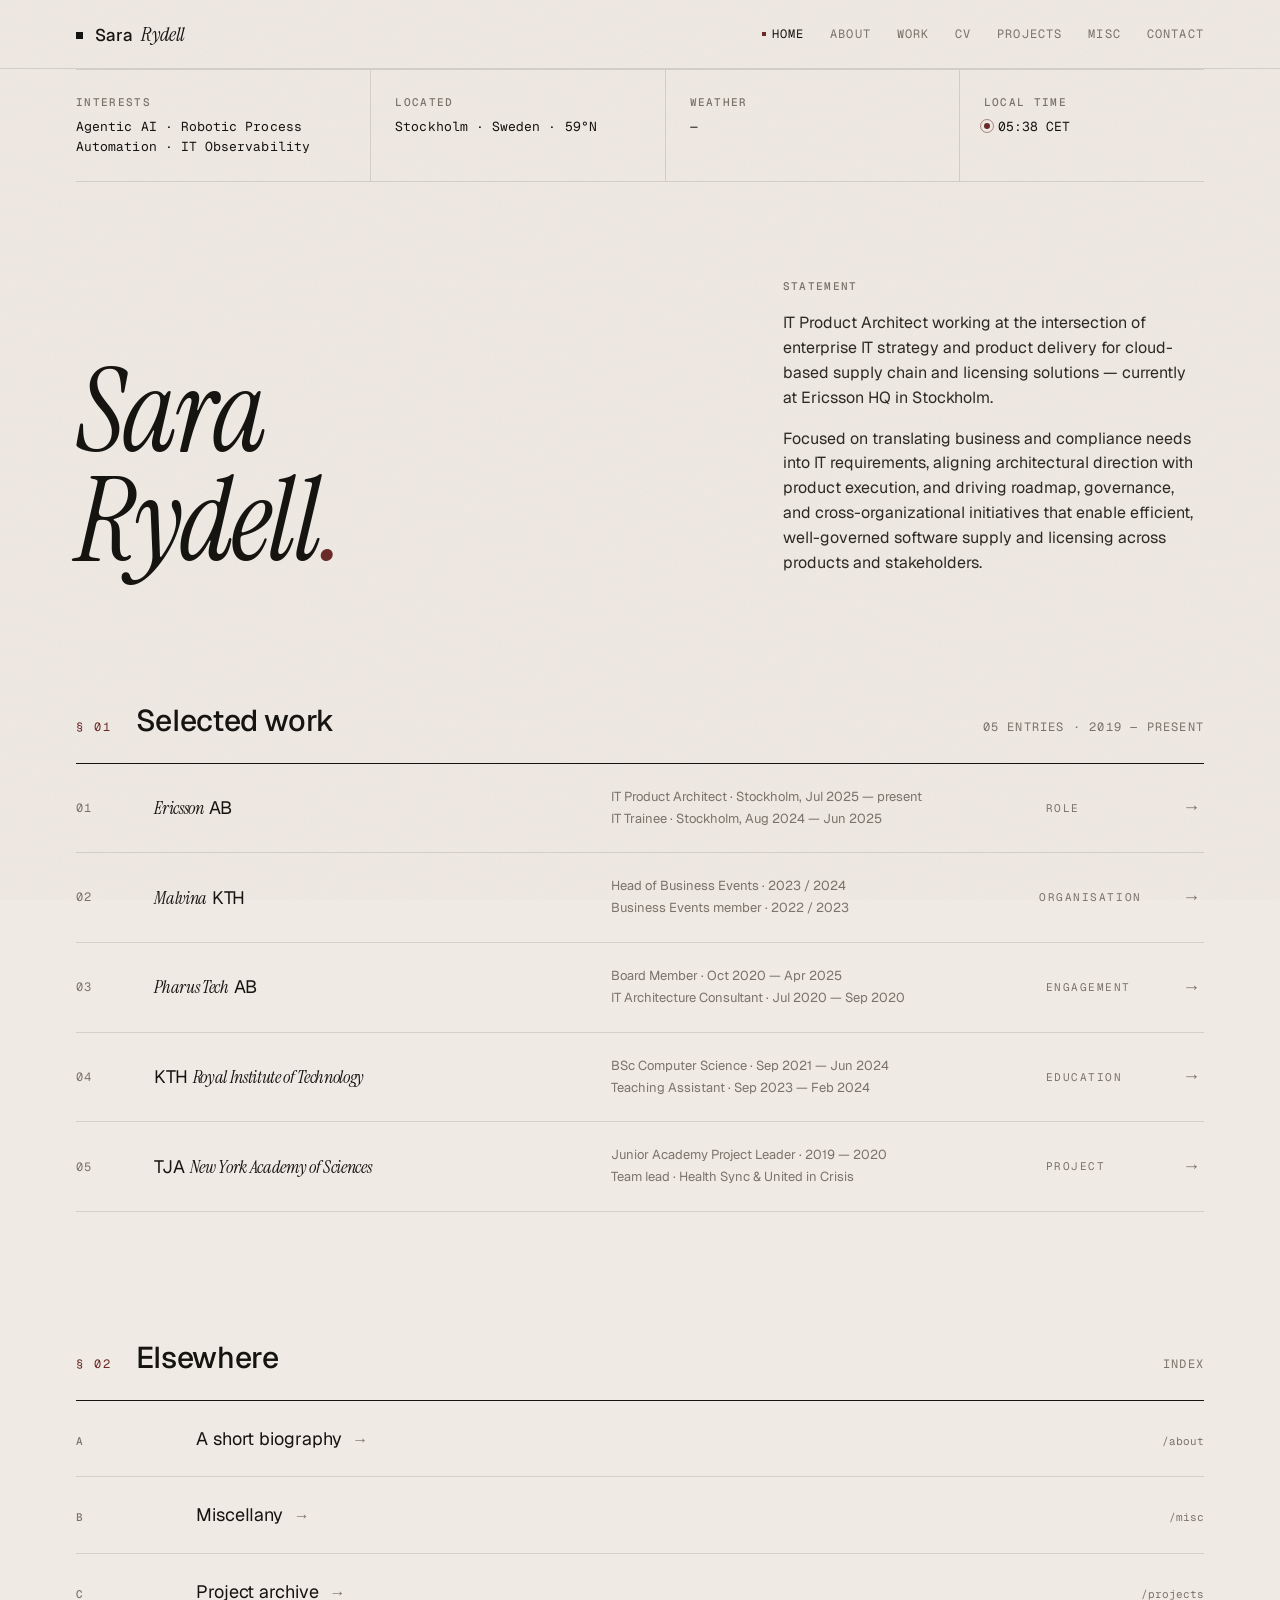
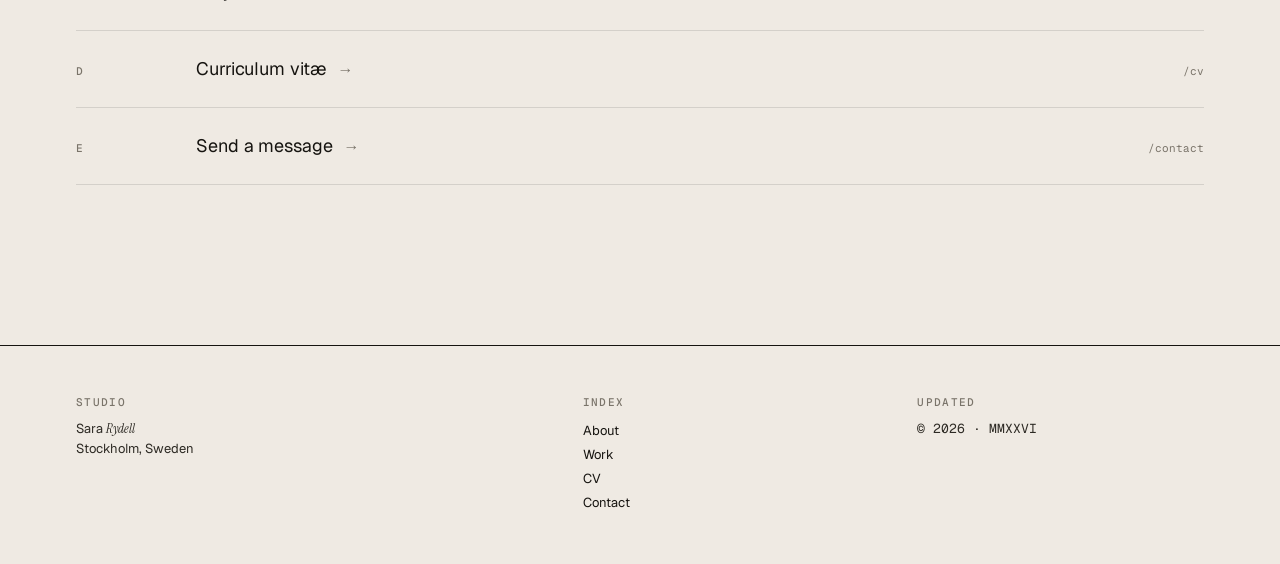
==== commit bee5ff9c: "website update" ====
--- a/index.html
+++ b/index.html
@@ -1,5 +1,6 @@
 <!doctype html>
 <html lang="en">
+
 <head>
   <meta charset="utf-8">
   <meta name="viewport" content="width=device-width, initial-scale=1">
@@ -9,9 +10,11 @@
   <link rel="icon" type="image/svg+xml" href="assets/favicon.svg">
   <link rel="preconnect" href="https://fonts.googleapis.com">
   <link rel="preconnect" href="https://fonts.gstatic.com" crossorigin>
-  <link rel="stylesheet" href="https://fonts.googleapis.com/css2?family=Geist:wght@300;400;500;600&family=Geist+Mono:wght@400;500&family=Instrument+Serif:ital@0;1&display=swap">
+  <link rel="stylesheet"
+    href="https://fonts.googleapis.com/css2?family=Geist:wght@300;400;500;600&family=Geist+Mono:wght@400;500&family=Instrument+Serif:ital@0;1&display=swap">
   <link rel="stylesheet" href="assets/css/main.css">
 </head>
+
 <body>
   <a href="#main" class="skip-link">Skip to content</a>
 
@@ -21,12 +24,15 @@
         <span class="logotype__mark" aria-hidden="true"></span>
         Sara <em>Rydell</em>
       </a>
-      <button class="nav-toggle" type="button" aria-controls="primary-nav" aria-expanded="false" data-nav-toggle>Menu</button>
+      <button class="nav-toggle" type="button" aria-controls="primary-nav" aria-expanded="false"
+        data-nav-toggle>Menu</button>
       <nav id="primary-nav" class="site-nav" data-nav aria-label="Primary">
         <a href="index.html" aria-current="page">Home</a>
         <a href="about.html">About</a>
         <a href="portfolio.html">Work</a>
         <a href="resume.html">CV</a>
+        <a href="projects.html">Projects</a>
+        <a href="misc.html">Misc</a>
         <a href="contact.html">Contact</a>
       </nav>
     </div>
@@ -37,11 +43,11 @@
       <section class="masthead" aria-label="Masthead" data-stagger>
         <div class="masthead__col">
           <p class="eyebrow">Interests</p>
-          <p class="masthead__value mono">Agentic AI · LLMs · Enterprise AI</p>
+          <p class="masthead__value mono">Agentic AI · Robotic Process Automation · IT Observability</p>
         </div>
         <div class="masthead__col">
           <p class="eyebrow">Located</p>
-          <p class="masthead__value mono">Stockholm · 59°N</p>
+          <p class="masthead__value mono">Stockholm · Sweden · 59°N</p>
         </div>
         <div class="masthead__col">
           <p class="eyebrow">Weather</p>
@@ -60,12 +66,16 @@
       <section class="display-block" data-stagger>
         <h1 class="display-headline">
           Sara
-          <span class="display-headline__break">Rydell<span class="display-headline__period">.</span></span>
+          <span class="display-headline__break">Rydell<span class="headline-period">.</span></span>
         </h1>
         <div class="display-block__lead">
           <p class="eyebrow" style="margin-bottom: 14px;">Statement</p>
-          <p>IT Product Architect working at the intersection of enterprise IT strategy and product delivery in large-scale Azure environments — currently at Ericsson, Stockholm.</p>
-          <p style="margin-top: var(--s-2);">Focused on aligning architectural direction with product execution, supporting roadmap decisions, governance, and cross-organisational initiatives that improve clarity and decision quality across stakeholders.</p>
+          <p>IT Product Architect working at the intersection of enterprise IT strategy and product delivery for
+            cloud-based supply chain and licensing solutions — currently at Ericsson HQ in Stockholm.</p>
+          <p style="margin-top: var(--s-2);">Focused on translating business and compliance needs into IT
+            requirements, aligning architectural direction with product execution, and driving roadmap, governance,
+            and cross-organizational initiatives that enable efficient, well-governed software supply and licensing
+            across products and stakeholders.</p>
         </div>
       </section>
 
@@ -73,41 +83,65 @@
         <header class="section__head">
           <p class="section__num">§ 01</p>
           <h2 class="section__title" id="sel-work">Selected work</h2>
-          <p class="section__meta">04 entries · 2019 — present</p>
+          <p class="section__meta">05 entries · 2019 — present</p>
         </header>
         <ul class="work-list">
           <li class="work-item">
             <a class="work-item__link" href="ericsson.html">
               <span class="work-item__num">01</span>
               <span class="work-item__title"><em>Ericsson</em> AB</span>
-              <span class="work-item__role">IT Product Architect · Stockholm, 2025 — present</span>
+              <span class="work-item__role">
+                <span>IT Product Architect · Stockholm, Jul 2025 — present</span>
+                <span>IT Trainee · Stockholm, Aug 2024 — Jun 2025</span>
+              </span>
               <span class="work-item__cat">Role</span>
               <span class="work-item__arrow" aria-hidden="true">→</span>
             </a>
           </li>
           <li class="work-item">
+            <a class="work-item__link" href="malvina.html">
+              <span class="work-item__num">02</span>
+              <span class="work-item__title"><em>Malvina</em> KTH</span>
+              <span class="work-item__role">
+                <span>Head of Business Events · 2023 / 2024</span>
+                <span>Business Events member · 2022 / 2023</span>
+              </span>
+              <span class="work-item__cat">Organisation</span>
+              <span class="work-item__arrow" aria-hidden="true">→</span>
+            </a>
+          </li>
+          <li class="work-item">
             <a class="work-item__link" href="pharus.html">
-              <span class="work-item__num">02</span>
+              <span class="work-item__num">03</span>
               <span class="work-item__title"><em>Pharus Tech</em> AB</span>
-              <span class="work-item__role">Board Member · IT Architecture Consultant, since 2020</span>
+              <span class="work-item__role">
+                <span>Board Member · Oct 2020 — Apr 2025</span>
+                <span>IT Architecture Consultant · Jul 2020 — Sep 2020</span>
+              </span>
               <span class="work-item__cat">Engagement</span>
               <span class="work-item__arrow" aria-hidden="true">→</span>
             </a>
           </li>
           <li class="work-item">
             <a class="work-item__link" href="kth.html">
-              <span class="work-item__num">03</span>
-              <span class="work-item__title">KTH Royal Institute of <em>Technology</em></span>
-              <span class="work-item__role">BSc Computer Science · TA in Python &amp; Databases</span>
+              <span class="work-item__num">04</span>
+              <span class="work-item__title">KTH <em>Royal Institute of Technology</em></span>
+              <span class="work-item__role">
+                <span>BSc Computer Science · Sep 2021 — Jun 2024</span>
+                <span>Teaching Assistant · Sep 2023 — Feb 2024</span>
+              </span>
               <span class="work-item__cat">Education</span>
               <span class="work-item__arrow" aria-hidden="true">→</span>
             </a>
           </li>
           <li class="work-item">
             <a class="work-item__link" href="nyas.html">
-              <span class="work-item__num">04</span>
-              <span class="work-item__title">NYAS · The Junior <em>Academy</em></span>
-              <span class="work-item__role">Team lead · Health Sync &amp; United in Crisis (dual winner)</span>
+              <span class="work-item__num">05</span>
+              <span class="work-item__title">TJA <em>New York Academy of Sciences</em></span>
+              <span class="work-item__role">
+                <span>Junior Academy Project Leader · 2019 — 2020</span>
+                <span>Team lead · Health Sync &amp; United in Crisis</span>
+              </span>
               <span class="work-item__cat">Project</span>
               <span class="work-item__arrow" aria-hidden="true">→</span>
             </a>
@@ -129,11 +163,21 @@
           </li>
           <li>
             <p class="eyebrow">B</p>
+            <a href="misc.html">Miscellany</a>
+            <p class="mono" style="font-size: 0.6875rem; color: var(--muted);">/misc</p>
+          </li>
+          <li>
+            <p class="eyebrow">C</p>
+            <a href="projects.html">Project archive</a>
+            <p class="mono" style="font-size: 0.6875rem; color: var(--muted);">/projects</p>
+          </li>
+          <li>
+            <p class="eyebrow">D</p>
             <a href="resume.html">Curriculum vitæ</a>
             <p class="mono" style="font-size: 0.6875rem; color: var(--muted);">/cv</p>
           </li>
           <li>
-            <p class="eyebrow">C</p>
+            <p class="eyebrow">E</p>
             <a href="contact.html">Send a message</a>
             <p class="mono" style="font-size: 0.6875rem; color: var(--muted);">/contact</p>
           </li>
@@ -166,4 +210,5 @@
 
   <script src="assets/js/main.js" defer></script>
 </body>
+
 </html>
--- a/assets/css/main.css
+++ b/assets/css/main.css
@@ -227,7 +227,7 @@
 .site-nav {
   display: flex;
   align-items: center;
-  gap: var(--s-4);
+  gap: clamp(16px, 2vw, var(--s-4));
 }
 .site-nav a {
   font-family: var(--mono);
@@ -399,6 +399,7 @@
   margin: 0;
 }
 .display-headline .display-headline__break { display: block; }
+.headline-period,
 .display-headline .display-headline__period {
   color: var(--accent);
   font-style: italic;
@@ -431,7 +432,7 @@
   font-size: 0.75rem;
   text-transform: uppercase;
   letter-spacing: 0.16em;
-  color: var(--ink);
+  color: var(--accent);
   font-variant-numeric: tabular-nums;
 }
 .section__title {
@@ -454,9 +455,10 @@
 
 .work-item__link {
   display: grid;
-  grid-template-columns: 36px minmax(0, 2.4fr) minmax(0, 1.4fr) auto auto;
+  grid-template-columns: 40px minmax(220px, 38ch) minmax(320px, 1fr) minmax(96px, max-content) 24px;
   align-items: center;
-  gap: var(--s-3);
+  column-gap: clamp(20px, 3vw, 44px);
+  row-gap: 8px;
   padding: var(--s-3) 0;
   text-decoration: none;
   color: var(--ink);
@@ -488,6 +490,7 @@
   letter-spacing: -0.012em;
   line-height: 1.25;
   color: var(--ink);
+  align-self: center;
 }
 .work-item__title em {
   font-family: var(--serif);
@@ -496,9 +499,15 @@
   letter-spacing: -0.018em;
 }
 .work-item__role {
+  display: grid;
+  gap: 3px;
+  justify-self: stretch;
+  align-self: center;
+  width: 100%;
   font-size: var(--t-meta);
   color: var(--muted);
   line-height: 1.45;
+  text-align: left;
 }
 .work-item__cat {
   font-family: var(--mono);
@@ -507,6 +516,7 @@
   letter-spacing: 0.14em;
   color: var(--muted);
   white-space: nowrap;
+  align-self: center;
 }
 .work-item__arrow {
   display: inline-flex;
@@ -524,16 +534,20 @@
   color: var(--accent);
 }
 
-@media (max-width: 720px) {
+@media (max-width: 860px) {
   .work-item__link {
-    grid-template-columns: 28px minmax(0, 1fr) auto;
-    gap: var(--s-2);
+    grid-template-columns: 28px minmax(0, 1fr) 24px;
+    column-gap: var(--s-2);
+    row-gap: 8px;
     padding: var(--s-3) 0;
-    align-items: start;
-  }
-  .work-item__role { grid-column: 2; margin-top: 4px; }
+    align-items: center;
+  }
+  .work-item__role {
+    grid-column: 2 / -1;
+    align-self: start;
+    margin-top: 2px;
+  }
   .work-item__cat { display: none; }
-  .work-item__arrow { align-self: center; }
 }
 
 /* ---------- "Elsewhere" minimal index ---------- */
@@ -768,6 +782,53 @@
   font-family: var(--serif);
   font-style: italic;
   font-weight: 400;
+}
+
+.club-notes {
+  display: grid;
+  gap: var(--s-3);
+  margin-top: var(--s-3);
+}
+.club-note {
+  display: grid;
+  gap: var(--s-2);
+  padding-top: var(--s-3);
+  border-top: 1px solid var(--hairline);
+}
+.club-note:first-child {
+  padding-top: 0;
+  border-top: 0;
+}
+.club-note img {
+  width: 100%;
+  aspect-ratio: 4 / 3;
+  object-fit: cover;
+  filter: saturate(0.92) contrast(1.02);
+  background: var(--paper-deep);
+}
+.club-note__body {
+  display: grid;
+  gap: 6px;
+  align-content: start;
+}
+.club-note__title {
+  font-size: 0.95rem;
+  line-height: 1.45;
+  color: var(--ink);
+}
+.club-note__text {
+  font-size: var(--t-meta);
+  line-height: 1.55;
+  color: var(--muted);
+}
+@media (min-width: 640px) {
+  .club-note--with-image {
+    grid-template-columns: 180px minmax(0, 1fr);
+    align-items: start;
+  }
+  .club-note--with-image img {
+    aspect-ratio: 4 / 5;
+  }
 }
 
 .back-link {
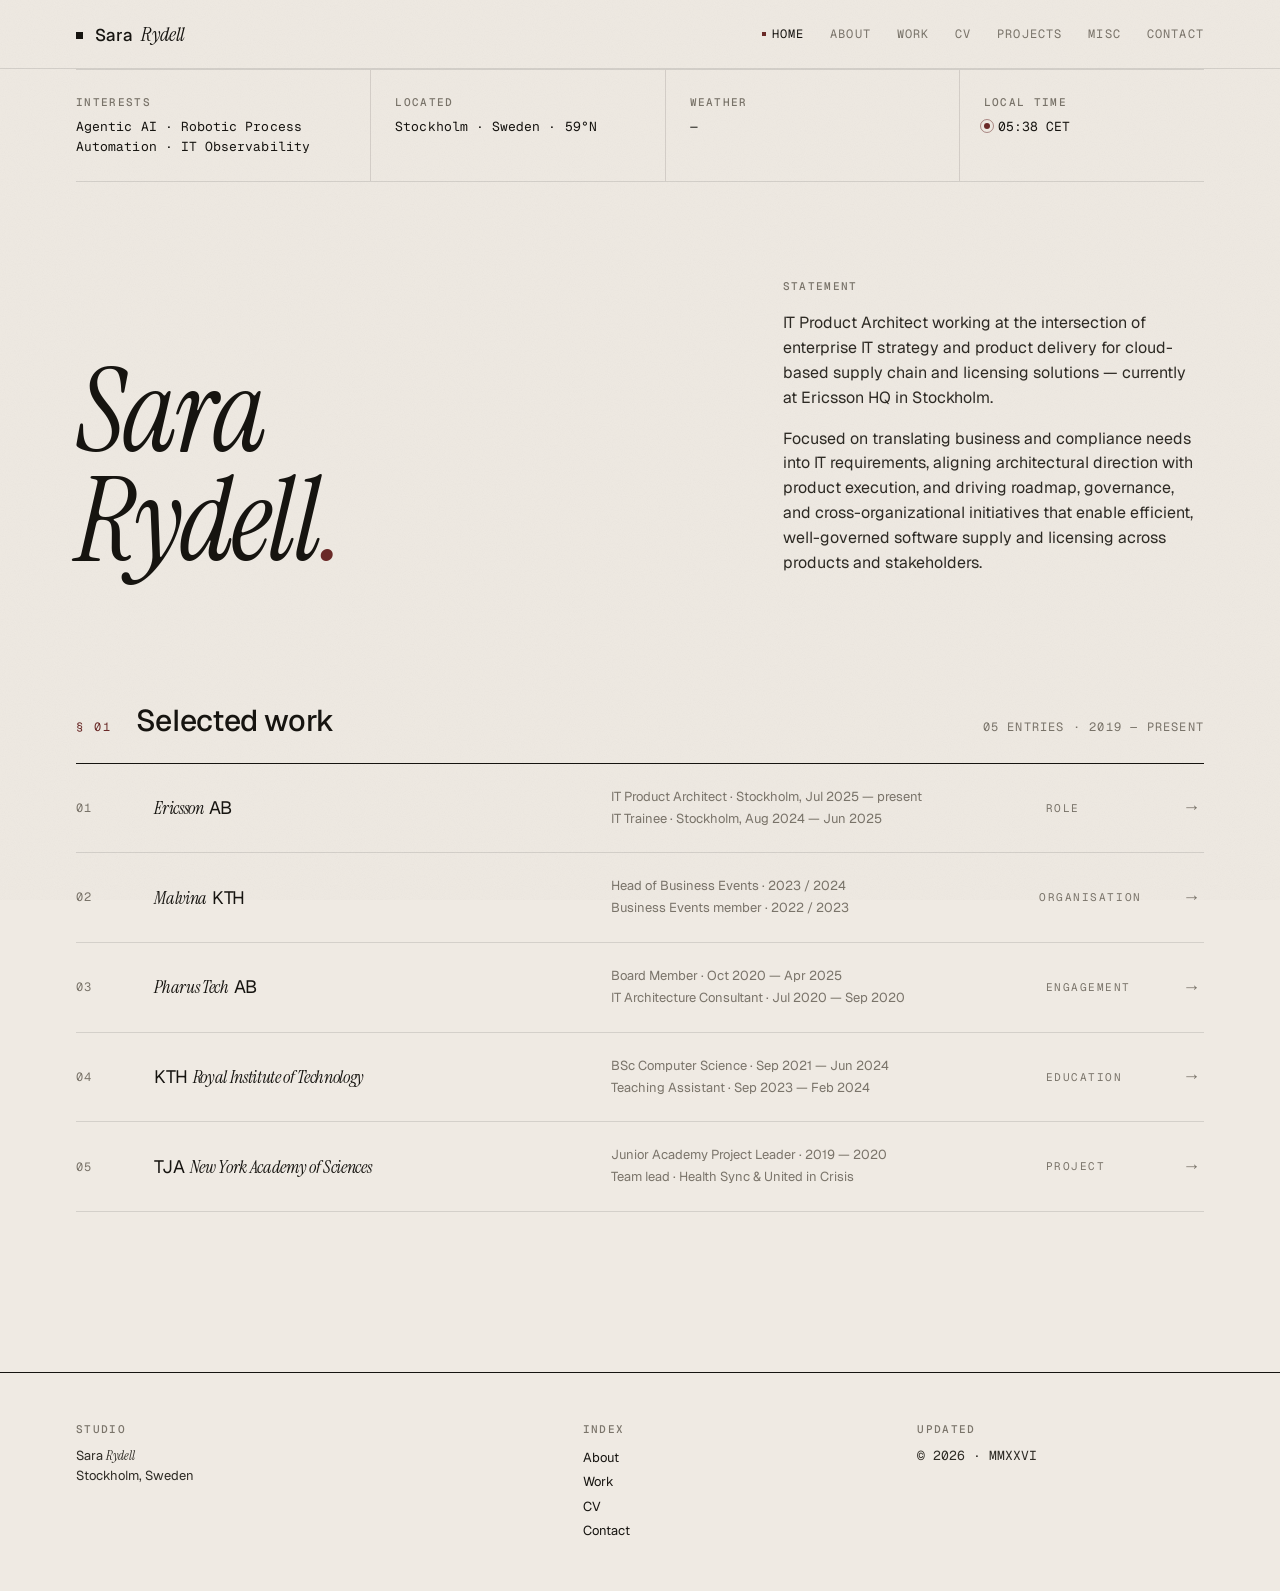
==== commit f1ac4b2d: "update" ====
--- a/index.html
+++ b/index.html
@@ -52,7 +52,7 @@
         <div class="masthead__col">
           <p class="eyebrow">Weather</p>
           <p class="masthead__value mono">
-            <span data-weather>—</span>
+            <span data-weather aria-live="polite">—</span>
           </p>
         </div>
         <div class="masthead__col">
@@ -149,40 +149,6 @@
         </ul>
       </section>
 
-      <section class="section" aria-labelledby="elsewhere">
-        <header class="section__head">
-          <p class="section__num">§ 02</p>
-          <h2 class="section__title" id="elsewhere">Elsewhere</h2>
-          <p class="section__meta">Index</p>
-        </header>
-        <ul class="elsewhere">
-          <li>
-            <p class="eyebrow">A</p>
-            <a href="about.html">A short biography</a>
-            <p class="mono" style="font-size: 0.6875rem; color: var(--muted);">/about</p>
-          </li>
-          <li>
-            <p class="eyebrow">B</p>
-            <a href="misc.html">Miscellany</a>
-            <p class="mono" style="font-size: 0.6875rem; color: var(--muted);">/misc</p>
-          </li>
-          <li>
-            <p class="eyebrow">C</p>
-            <a href="projects.html">Project archive</a>
-            <p class="mono" style="font-size: 0.6875rem; color: var(--muted);">/projects</p>
-          </li>
-          <li>
-            <p class="eyebrow">D</p>
-            <a href="resume.html">Curriculum vitæ</a>
-            <p class="mono" style="font-size: 0.6875rem; color: var(--muted);">/cv</p>
-          </li>
-          <li>
-            <p class="eyebrow">E</p>
-            <a href="contact.html">Send a message</a>
-            <p class="mono" style="font-size: 0.6875rem; color: var(--muted);">/contact</p>
-          </li>
-        </ul>
-      </section>
     </div>
   </main>
 
--- a/assets/css/main.css
+++ b/assets/css/main.css
@@ -527,10 +527,10 @@
   font-style: italic;
   font-size: 1.125rem;
   color: var(--muted);
-  transition: transform 280ms var(--ease), color 280ms var(--ease);
+  transition: transform 240ms var(--ease), color 240ms var(--ease);
 }
 .work-item__link:hover .work-item__arrow {
-  transform: translate(6px, -1px) rotate(-8deg);
+  transform: translate(4px, -1px);
   color: var(--accent);
 }
 
@@ -1135,21 +1135,102 @@
   }
 }
 
+.contact-panel {
+  margin-top: var(--s-4);
+  border-block: 1px solid var(--ink);
+}
+
 .channels {
   list-style: none; margin: 0; padding: 0;
-  border-top: 1px solid var(--hairline);
 }
 .channels li {
   display: grid;
-  grid-template-columns: 88px 1fr;
+  grid-template-columns: 112px minmax(0, 1fr);
   gap: var(--s-3);
-  padding: var(--s-3) 0;
+  padding: var(--s-4) 0;
   border-bottom: 1px solid var(--hairline);
   align-items: baseline;
 }
-.channels li > .eyebrow { padding-top: 4px; }
-.channels__value { color: var(--ink); font-size: 1.0625rem; letter-spacing: -0.005em; }
-.channels__value a { text-decoration-color: var(--hairline-strong); }
+.channels li:last-child { border-bottom: 0; }
+.channels li > .eyebrow { padding-top: 5px; }
+.channels__value {
+  display: flex;
+  align-items: baseline;
+  justify-content: space-between;
+  gap: var(--s-3);
+  min-width: 0;
+  color: var(--ink);
+  font-size: 1.0625rem;
+  letter-spacing: -0.005em;
+}
+.channels__link {
+  display: inline-flex;
+  align-items: baseline;
+  flex-wrap: wrap;
+  gap: 10px;
+  min-width: 0;
+  max-width: 100%;
+  font-family: var(--serif);
+  font-style: italic;
+  font-weight: 400;
+  color: var(--ink);
+  text-decoration: none;
+  font-size: clamp(1.375rem, 2.6vw, 1.75rem);
+  line-height: 1.05;
+  letter-spacing: -0.018em;
+  overflow-wrap: anywhere;
+}
+.channels__link::after {
+  content: "→";
+  flex: 0 0 auto;
+  font-family: var(--serif);
+  font-style: italic;
+  font-size: 1rem;
+  color: var(--muted);
+  transition: transform 240ms var(--ease), color 240ms var(--ease);
+}
+.channels__link:hover {
+  color: var(--accent);
+  text-decoration: none;
+}
+.channels__link:hover::after {
+  transform: translate(4px, -1px);
+  color: var(--accent);
+}
+.channels__meta {
+  flex: 0 0 auto;
+  font-size: 0.6875rem;
+  color: var(--muted);
+  letter-spacing: 0.04em;
+}
+.channels__value--static {
+  font-family: var(--serif);
+  font-style: italic;
+  font-weight: 400;
+  font-size: clamp(1.0625rem, 1.6vw, 1.25rem);
+  line-height: 1.25;
+  letter-spacing: -0.012em;
+}
+.channels__value--static .channels__meta {
+  font-family: var(--mono);
+  font-style: normal;
+  font-weight: 400;
+  letter-spacing: 0.04em;
+}
+
+@media (max-width: 620px) {
+  .channels li {
+    grid-template-columns: 1fr;
+    gap: 8px;
+    padding: var(--s-3) 0;
+  }
+  .channels li > .eyebrow { padding-top: 0; }
+  .channels__value {
+    display: grid;
+    gap: 6px;
+  }
+  .channels__meta { white-space: normal; }
+}
 
 .form {
   display: grid;
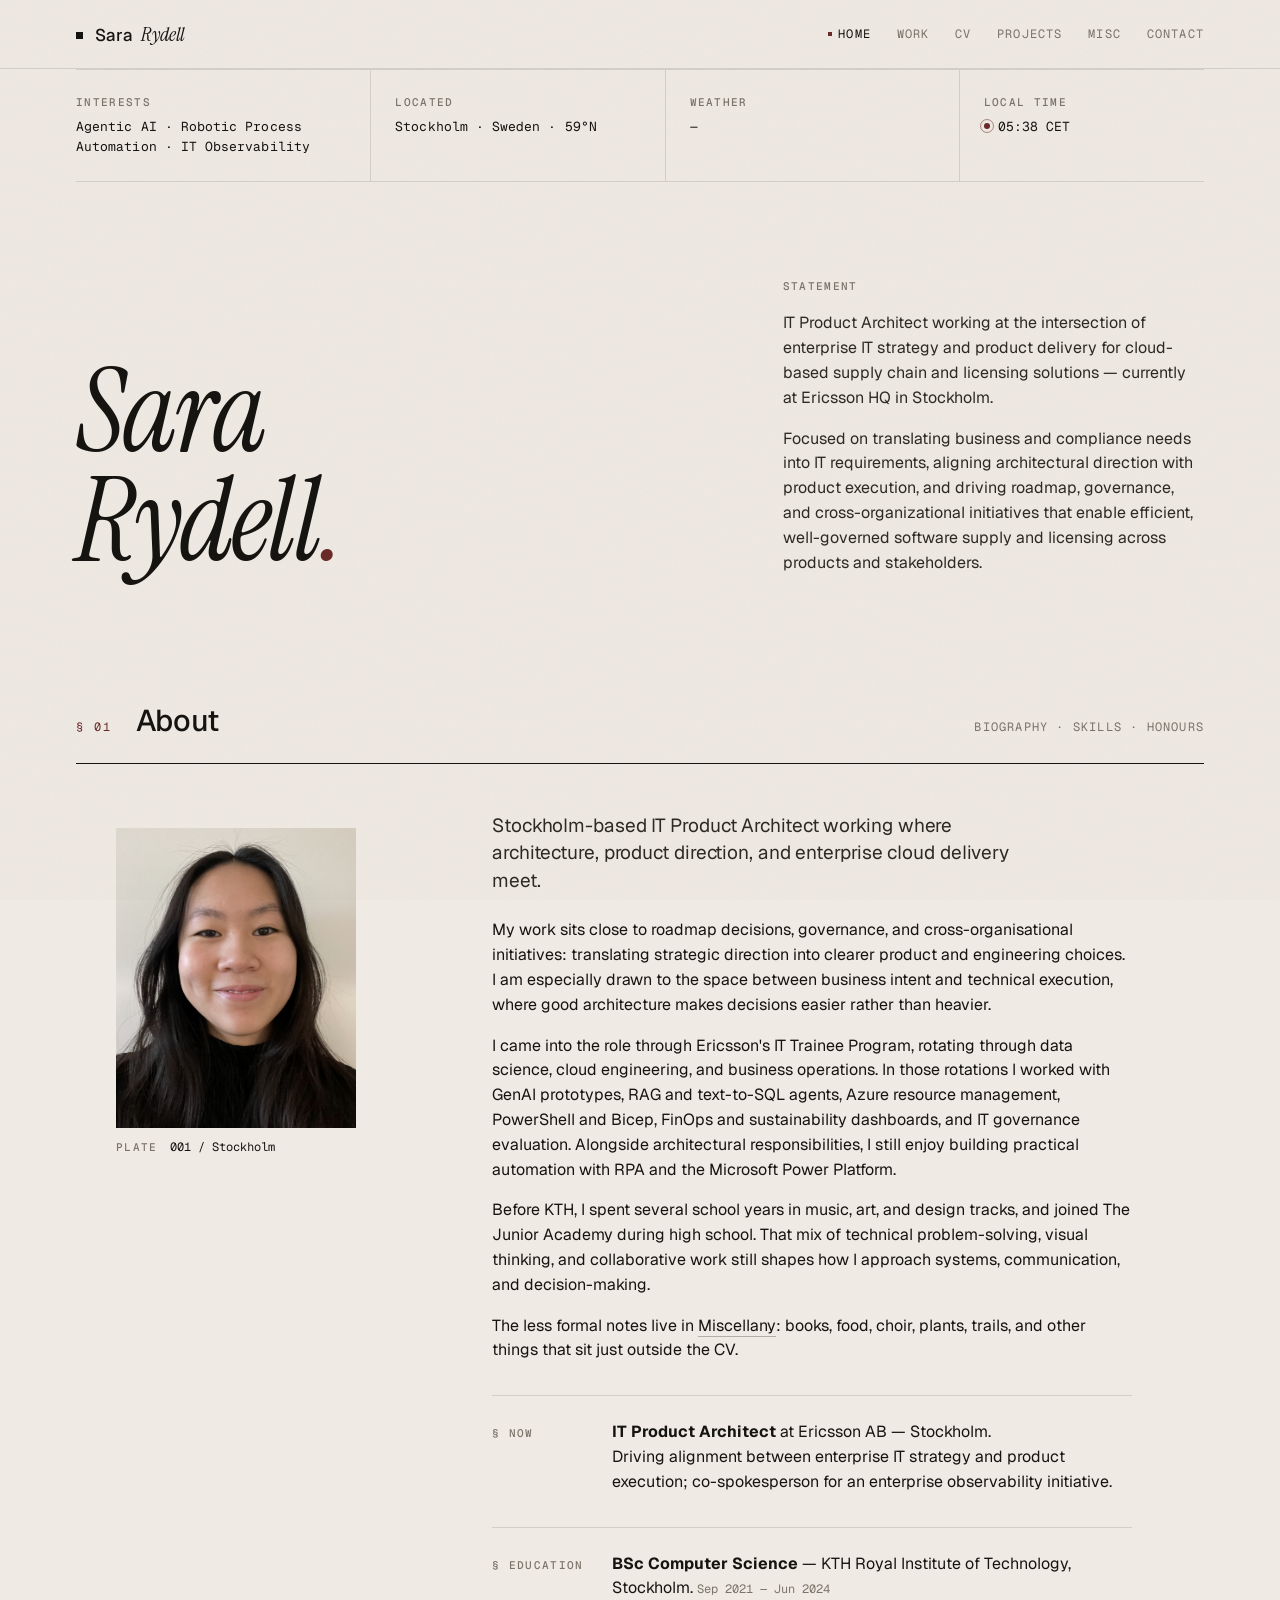
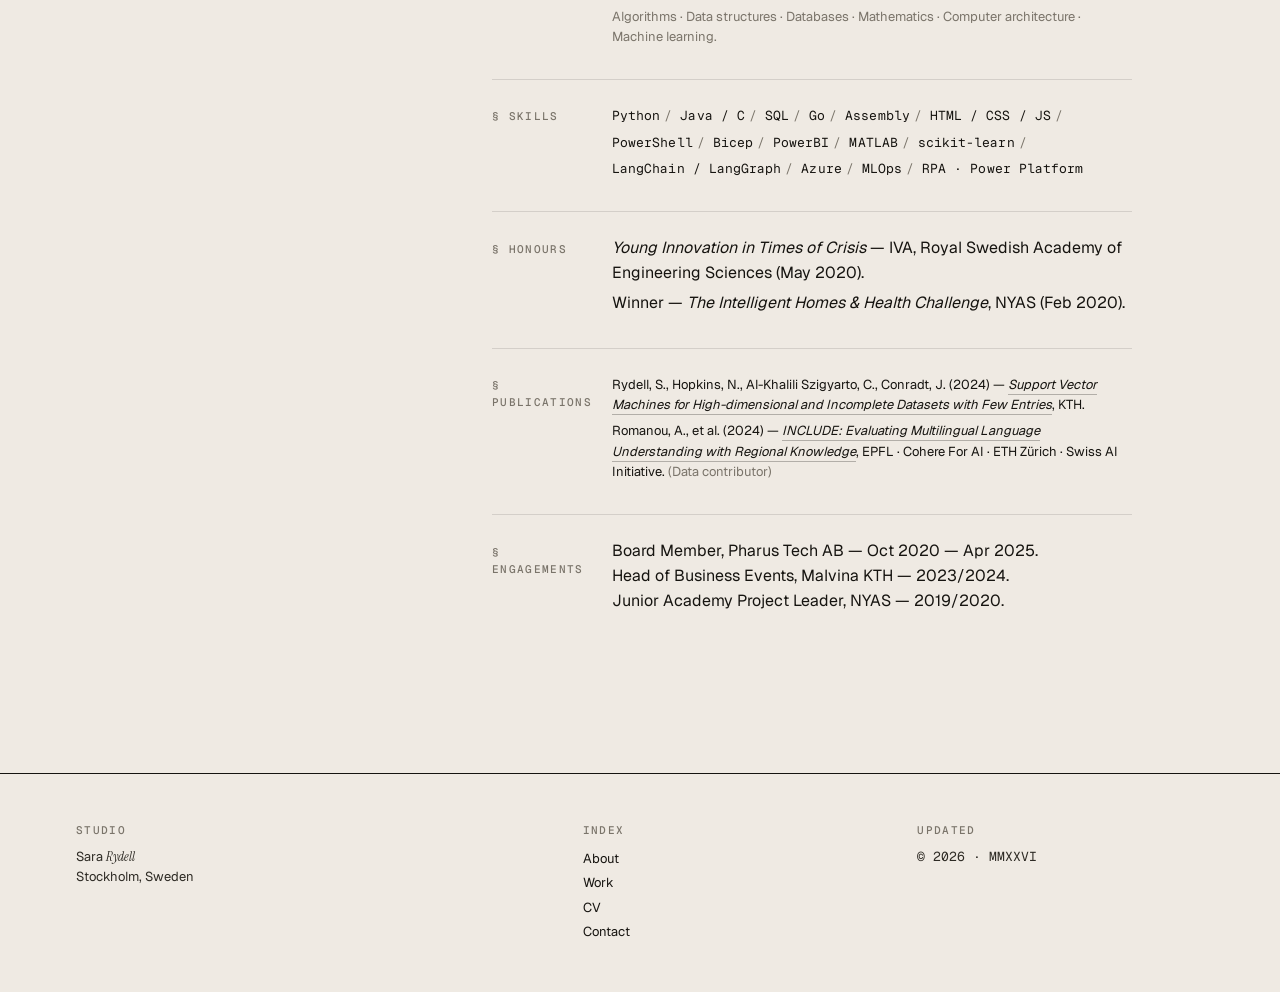
==== commit 3646c74a: "halfway" ====
--- a/index.html
+++ b/index.html
@@ -5,7 +5,7 @@
   <meta charset="utf-8">
   <meta name="viewport" content="width=device-width, initial-scale=1">
   <title>Sara Rydell — IT Product Architect, Stockholm</title>
-  <meta name="description" content="Sara Rydell — IT Product Architect at Ericsson, based in Stockholm.">
+  <meta name="description" content="Sara Rydell — IT Product Architect at Ericsson, based in Stockholm. Biography, work, projects, CV, and miscellany.">
   <meta name="theme-color" content="#EFEAE3">
   <link rel="icon" type="image/svg+xml" href="assets/favicon.svg">
   <link rel="preconnect" href="https://fonts.googleapis.com">
@@ -28,7 +28,6 @@
         data-nav-toggle>Menu</button>
       <nav id="primary-nav" class="site-nav" data-nav aria-label="Primary">
         <a href="index.html" aria-current="page">Home</a>
-        <a href="about.html">About</a>
         <a href="portfolio.html">Work</a>
         <a href="resume.html">CV</a>
         <a href="projects.html">Projects</a>
@@ -79,74 +78,149 @@
         </div>
       </section>
 
-      <section class="section" aria-labelledby="sel-work">
+      <section class="section landing-about" id="about" aria-labelledby="about-heading">
         <header class="section__head">
           <p class="section__num">§ 01</p>
-          <h2 class="section__title" id="sel-work">Selected work</h2>
-          <p class="section__meta">05 entries · 2019 — present</p>
+          <h2 class="section__title" id="about-heading">About</h2>
+          <p class="section__meta">Biography · skills · honours</p>
         </header>
-        <ul class="work-list">
-          <li class="work-item">
-            <a class="work-item__link" href="ericsson.html">
-              <span class="work-item__num">01</span>
-              <span class="work-item__title"><em>Ericsson</em> AB</span>
-              <span class="work-item__role">
-                <span>IT Product Architect · Stockholm, Jul 2025 — present</span>
-                <span>IT Trainee · Stockholm, Aug 2024 — Jun 2025</span>
-              </span>
-              <span class="work-item__cat">Role</span>
-              <span class="work-item__arrow" aria-hidden="true">→</span>
-            </a>
-          </li>
-          <li class="work-item">
-            <a class="work-item__link" href="malvina.html">
-              <span class="work-item__num">02</span>
-              <span class="work-item__title"><em>Malvina</em> KTH</span>
-              <span class="work-item__role">
-                <span>Head of Business Events · 2023 / 2024</span>
-                <span>Business Events member · 2022 / 2023</span>
-              </span>
-              <span class="work-item__cat">Organisation</span>
-              <span class="work-item__arrow" aria-hidden="true">→</span>
-            </a>
-          </li>
-          <li class="work-item">
-            <a class="work-item__link" href="pharus.html">
-              <span class="work-item__num">03</span>
-              <span class="work-item__title"><em>Pharus Tech</em> AB</span>
-              <span class="work-item__role">
-                <span>Board Member · Oct 2020 — Apr 2025</span>
-                <span>IT Architecture Consultant · Jul 2020 — Sep 2020</span>
-              </span>
-              <span class="work-item__cat">Engagement</span>
-              <span class="work-item__arrow" aria-hidden="true">→</span>
-            </a>
-          </li>
-          <li class="work-item">
-            <a class="work-item__link" href="kth.html">
-              <span class="work-item__num">04</span>
-              <span class="work-item__title">KTH <em>Royal Institute of Technology</em></span>
-              <span class="work-item__role">
-                <span>BSc Computer Science · Sep 2021 — Jun 2024</span>
-                <span>Teaching Assistant · Sep 2023 — Feb 2024</span>
-              </span>
-              <span class="work-item__cat">Education</span>
-              <span class="work-item__arrow" aria-hidden="true">→</span>
-            </a>
-          </li>
-          <li class="work-item">
-            <a class="work-item__link" href="nyas.html">
-              <span class="work-item__num">05</span>
-              <span class="work-item__title">TJA <em>New York Academy of Sciences</em></span>
-              <span class="work-item__role">
-                <span>Junior Academy Project Leader · 2019 — 2020</span>
-                <span>Team lead · Health Sync &amp; United in Crisis</span>
-              </span>
-              <span class="work-item__cat">Project</span>
-              <span class="work-item__arrow" aria-hidden="true">→</span>
-            </a>
-          </li>
-        </ul>
+
+        <div class="about-grid" data-stagger>
+          <figure class="about-grid__portrait">
+            <img src="kvadrat-komprimerad.jpg" alt="Portrait of Sara Rydell" loading="lazy">
+            <figcaption class="about-grid__caption">
+              <span class="eyebrow">Plate</span>
+              <span class="mono">001 / Stockholm</span>
+            </figcaption>
+          </figure>
+
+          <div class="about-grid__body">
+            <p class="lead">
+              Stockholm-based IT Product Architect working where architecture,
+              product direction, and enterprise cloud delivery meet.
+            </p>
+
+            <p style="margin-top: var(--s-3);">
+              My work sits close to roadmap decisions, governance, and
+              cross-organisational initiatives: translating strategic direction
+              into clearer product and engineering choices. I am especially drawn
+              to the space between business intent and technical execution, where
+              good architecture makes decisions easier rather than heavier.
+            </p>
+            <p>
+              I came into the role through Ericsson's IT Trainee Program, rotating
+              through data science, cloud engineering, and business operations. In
+              those rotations I worked with GenAI prototypes, RAG and text-to-SQL
+              agents, Azure resource management, PowerShell and Bicep, FinOps and
+              sustainability dashboards, and IT governance evaluation. Alongside
+              architectural responsibilities, I still enjoy building practical
+              automation with RPA and the Microsoft Power Platform.
+            </p>
+            <p>
+              Before KTH, I spent several school years in music, art, and design
+              tracks, and joined The Junior Academy during high school. That mix
+              of technical problem-solving, visual thinking, and collaborative
+              work still shapes how I approach systems, communication, and
+              decision-making.
+            </p>
+            <p>
+              The less formal notes live in <a href="misc.html">Miscellany</a>:
+              books, food, choir, plants, trails, and other things that sit just
+              outside the CV.
+            </p>
+
+            <section class="about-section">
+              <p class="eyebrow">§ Now</p>
+              <div class="about-section__body">
+                <p>
+                  <strong>IT Product Architect</strong> at Ericsson AB — Stockholm.<br>
+                  Driving alignment between enterprise IT strategy and product
+                  execution; co-spokesperson for an enterprise observability
+                  initiative.
+                </p>
+              </div>
+            </section>
+
+            <section class="about-section">
+              <p class="eyebrow">§ Education</p>
+              <div class="about-section__body">
+                <p>
+                  <strong>BSc Computer Science</strong> — KTH Royal Institute of
+                  Technology, Stockholm. <span class="mono" style="font-size: 0.75rem; color: var(--muted);">Sep 2021 — Jun 2024</span>
+                </p>
+                <p style="margin-top: 6px; font-size: var(--t-meta); color: var(--muted);">
+                  Algorithms · Data structures · Databases · Mathematics ·
+                  Computer architecture · Machine learning.
+                </p>
+              </div>
+            </section>
+
+            <section class="about-section">
+              <p class="eyebrow">§ Skills</p>
+              <div class="about-section__body">
+                <ul class="taglist">
+                  <li>Python</li>
+                  <li>Java / C</li>
+                  <li>SQL</li>
+                  <li>Go</li>
+                  <li>Assembly</li>
+                  <li>HTML / CSS / JS</li>
+                  <li>PowerShell</li>
+                  <li>Bicep</li>
+                  <li>PowerBI</li>
+                  <li>MATLAB</li>
+                  <li>scikit-learn</li>
+                  <li>LangChain / LangGraph</li>
+                  <li>Azure</li>
+                  <li>MLOps</li>
+                  <li>RPA · Power Platform</li>
+                </ul>
+              </div>
+            </section>
+
+            <section class="about-section">
+              <p class="eyebrow">§ Honours</p>
+              <div class="about-section__body">
+                <p>
+                  <em>Young Innovation in Times of Crisis</em> — IVA, Royal
+                  Swedish Academy of Engineering Sciences (May 2020).
+                </p>
+                <p style="margin-top: 6px;">
+                  Winner — <em>The Intelligent Homes &amp; Health Challenge</em>,
+                  NYAS (Feb 2020).
+                </p>
+              </div>
+            </section>
+
+            <section class="about-section">
+              <p class="eyebrow">§ Publications</p>
+              <div class="about-section__body">
+                <p style="font-size: var(--t-meta); line-height: 1.55;">
+                  Rydell, S., Hopkins, N., Al-Khalili Szigyarto, C., Conradt, J.
+                  (2024) — <a href="https://www.diva-portal.org/smash/record.jsf?pid=diva2:1886374" target="_blank" rel="noopener"><em>Support Vector Machines for High-dimensional and
+                  Incomplete Datasets with Few Entries</em></a>, KTH.
+                </p>
+                <p style="font-size: var(--t-meta); line-height: 1.55; margin-top: 6px;">
+                  Romanou, A., et&nbsp;al. (2024) — <a href="https://arxiv.org/abs/2411.19799" target="_blank" rel="noopener"><em>INCLUDE: Evaluating
+                  Multilingual Language Understanding with Regional Knowledge</em></a>,
+                  EPFL · Cohere For AI · ETH Zürich · Swiss AI Initiative.
+                  <span style="color: var(--muted);">(Data contributor)</span>
+                </p>
+              </div>
+            </section>
+
+            <section class="about-section">
+              <p class="eyebrow">§ Engagements</p>
+              <div class="about-section__body">
+                <p>
+                  Board Member, Pharus Tech AB — Oct 2020 — Apr 2025.<br>
+                  Head of Business Events, Malvina KTH — 2023/2024.<br>
+                  Junior Academy Project Leader, NYAS — 2019/2020.
+                </p>
+              </div>
+            </section>
+          </div>
+        </div>
       </section>
 
     </div>
@@ -161,7 +235,7 @@
       <div class="colophon__col">
         <p class="eyebrow">Index</p>
         <ul>
-          <li><a href="about.html">About</a></li>
+          <li><a href="#about">About</a></li>
           <li><a href="portfolio.html">Work</a></li>
           <li><a href="resume.html">CV</a></li>
           <li><a href="contact.html">Contact</a></li>
--- a/assets/css/main.css
+++ b/assets/css/main.css
@@ -46,7 +46,15 @@
 
 /* ---------- Base ---------- */
 *, *::before, *::after { box-sizing: border-box; }
-html { -webkit-text-size-adjust: 100%; text-rendering: optimizeLegibility; }
+html {
+  -webkit-text-size-adjust: 100%;
+  text-rendering: optimizeLegibility;
+  scroll-behavior: smooth;
+}
+
+@media (prefers-reduced-motion: reduce) {
+  html { scroll-behavior: auto; }
+}
 
 body {
   margin: 0;
@@ -418,6 +426,11 @@
 .section { padding-block: var(--s-5); }
 @media (min-width: 768px) { .section { padding-block: var(--s-6); } }
 
+.landing-about,
+.article-body section[id] {
+  scroll-margin-top: 92px;
+}
+
 .section__head {
   display: grid;
   grid-template-columns: auto 1fr auto;
@@ -831,6 +844,123 @@
   }
 }
 
+.train-board__surface {
+  margin-top: var(--s-3);
+  border-block: 1px solid var(--ink);
+}
+.train-board__meta {
+  display: grid;
+  grid-template-columns: 1fr;
+  gap: var(--s-2);
+  padding: var(--s-3) 0;
+  border-bottom: 1px solid var(--hairline);
+}
+.train-board__meta p:not(.eyebrow) {
+  margin-top: 4px;
+  color: var(--ink);
+  font-size: var(--t-meta);
+}
+.train-board__status {
+  margin: 0;
+  padding: 10px 0;
+  border-bottom: 1px solid var(--hairline);
+  color: var(--muted);
+  font-size: 0.75rem;
+}
+.train-board__status[data-state="error"] {
+  color: var(--accent);
+}
+.train-table-wrap {
+  overflow-x: auto;
+}
+.train-table {
+  width: 100%;
+  min-width: 620px;
+  border-collapse: collapse;
+  table-layout: fixed;
+  color: var(--ink);
+  font-size: var(--t-meta);
+  line-height: 1.45;
+}
+.train-table caption {
+  caption-side: bottom;
+  padding-top: 12px;
+  color: var(--muted);
+  font-family: var(--mono);
+  font-size: 0.6875rem;
+  text-align: left;
+  letter-spacing: 0.04em;
+}
+.train-table th,
+.train-table td {
+  padding: 12px 8px 12px 0;
+  border-bottom: 1px solid var(--hairline);
+  vertical-align: top;
+}
+.train-table th {
+  font-family: var(--mono);
+  font-size: 0.6875rem;
+  font-weight: 500;
+  letter-spacing: 0.12em;
+  text-transform: uppercase;
+  color: var(--muted);
+  text-align: left;
+}
+.train-table tr:last-child td {
+  border-bottom: 0;
+}
+.train-table__time,
+.train-table__track {
+  font-family: var(--mono);
+  font-variant-numeric: tabular-nums;
+}
+.train-table__destination {
+  overflow-wrap: anywhere;
+}
+.train-line {
+  display: inline-flex;
+  align-items: center;
+  justify-content: center;
+  min-width: 2.2rem;
+  padding: 2px 7px;
+  border: 1px solid var(--hairline-strong);
+  font-family: var(--mono);
+  font-size: 0.75rem;
+  line-height: 1.2;
+  color: var(--ink);
+}
+.train-line--metro {
+  border-color: rgba(107, 42, 40, 0.42);
+}
+.train-line--tram,
+.train-line--train {
+  background: var(--paper-deep);
+}
+.train-table__status {
+  color: var(--muted);
+}
+.train-table__status--alert {
+  color: var(--accent);
+}
+.train-board__credit {
+  margin-top: var(--s-2);
+  font-family: var(--mono);
+  font-size: 0.6875rem;
+  color: var(--muted);
+  letter-spacing: 0.04em;
+}
+
+@media (min-width: 640px) {
+  .train-board__meta {
+    grid-template-columns: repeat(3, 1fr);
+    gap: var(--s-3);
+  }
+  .train-board__meta > div + div {
+    border-left: 1px solid var(--hairline);
+    padding-left: var(--s-3);
+  }
+}
+
 .back-link {
   display: inline-flex;
   align-items: baseline;
@@ -944,6 +1074,14 @@
   font-style: italic;
   font-weight: 400;
   letter-spacing: -0.012em;
+}
+.cv-entry__company a {
+  color: inherit;
+  text-decoration-color: var(--hairline-strong);
+}
+.cv-entry__company a:hover {
+  color: var(--accent);
+  text-decoration-color: var(--accent);
 }
 .cv-entry__location {
   font-family: var(--mono);
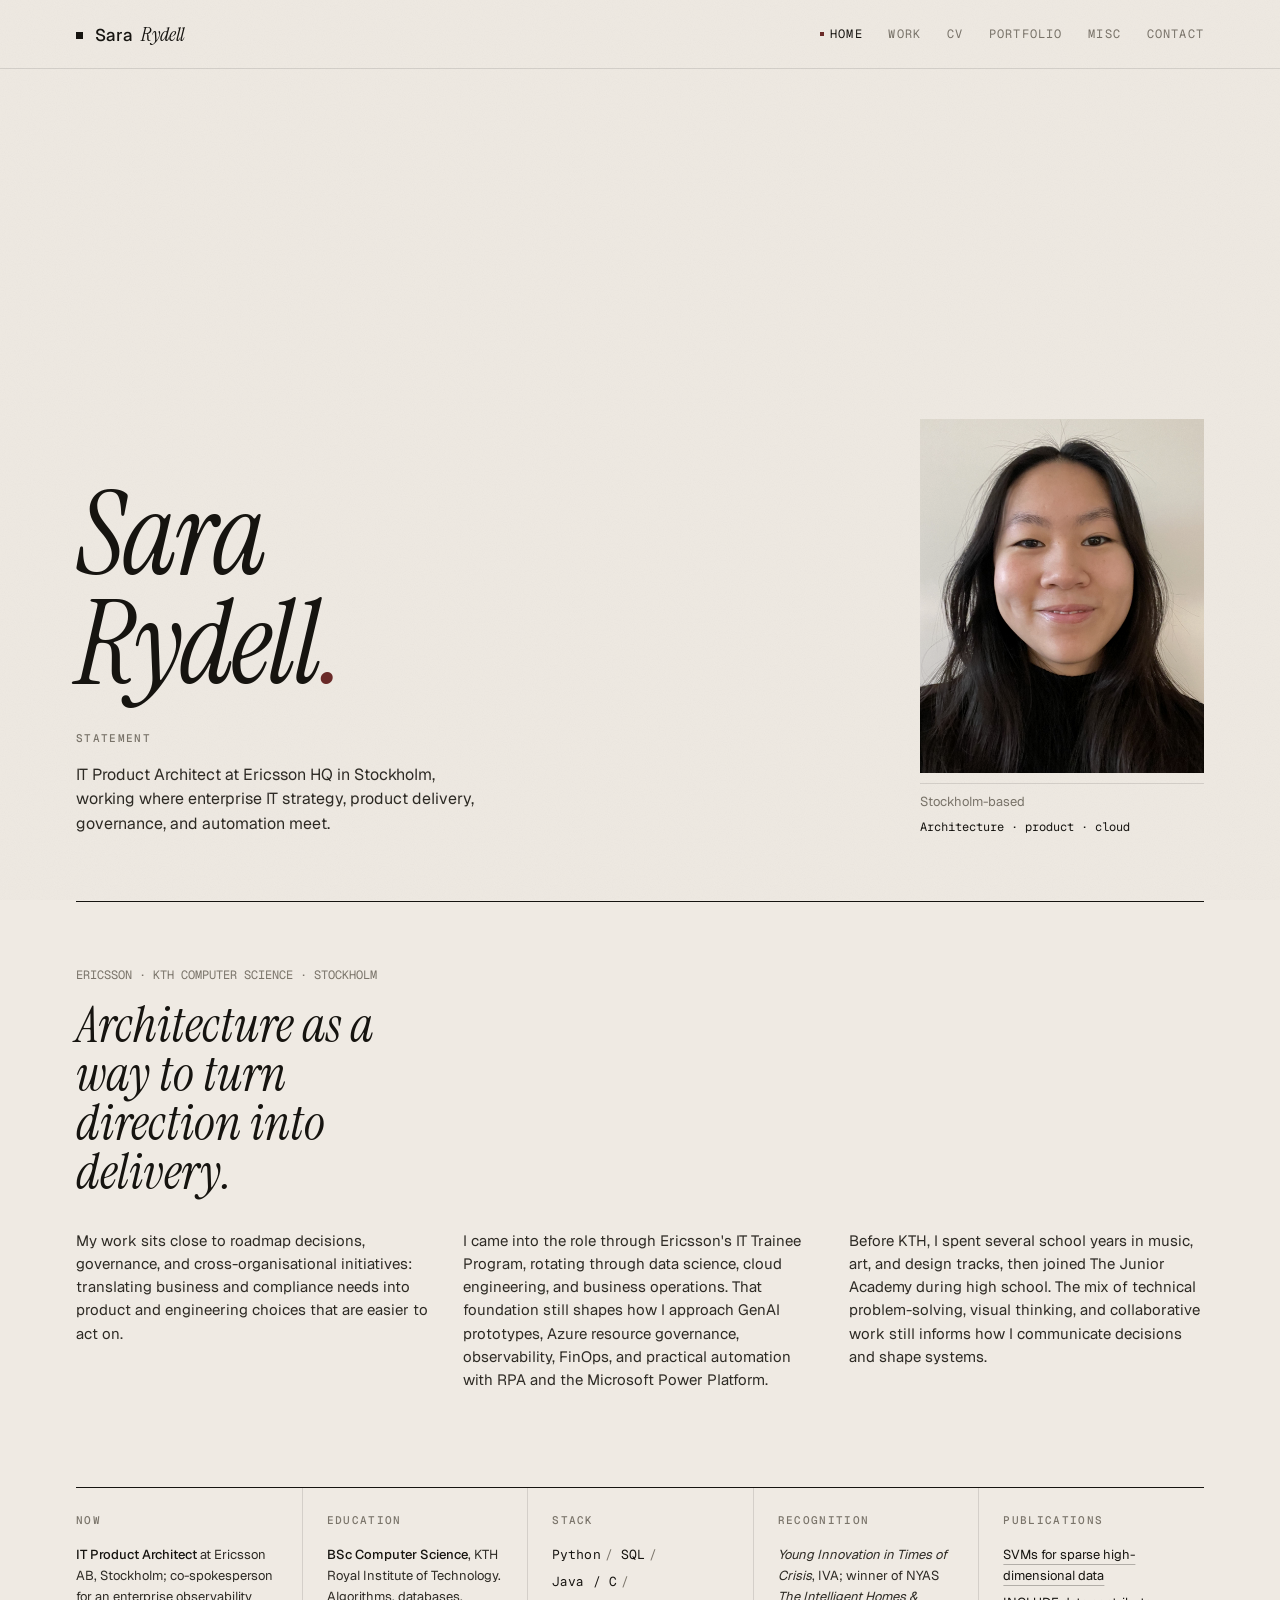
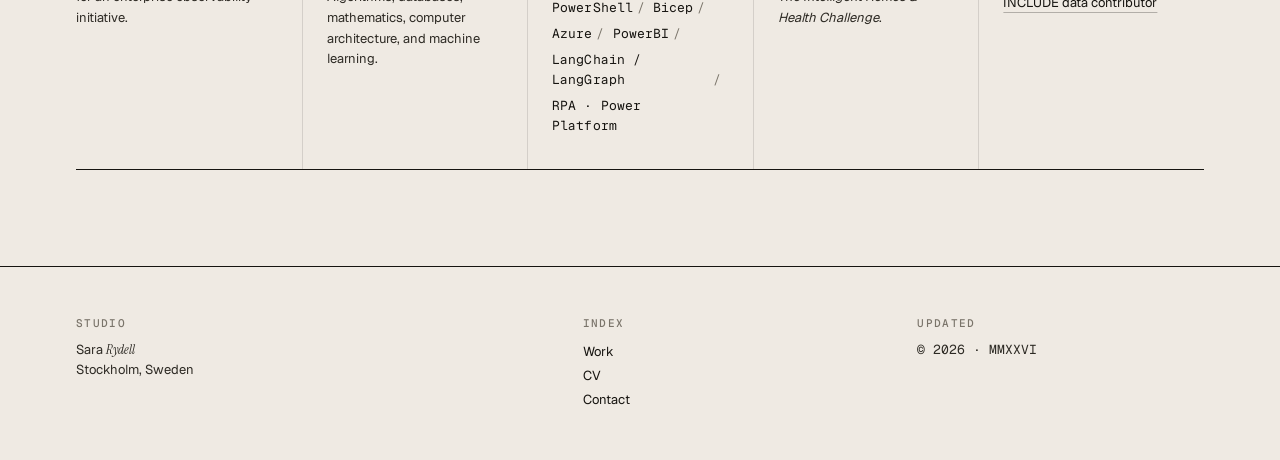
==== commit ff752520: "almost there" ====
--- a/index.html
+++ b/index.html
@@ -30,7 +30,7 @@
         <a href="index.html" aria-current="page">Home</a>
         <a href="portfolio.html">Work</a>
         <a href="resume.html">CV</a>
-        <a href="projects.html">Projects</a>
+        <a href="projects.html">Portfolio</a>
         <a href="misc.html">Misc</a>
         <a href="contact.html">Contact</a>
       </nav>
@@ -39,188 +39,94 @@
 
   <main id="main">
     <div class="container">
-      <section class="masthead" aria-label="Masthead" data-stagger>
-        <div class="masthead__col">
-          <p class="eyebrow">Interests</p>
-          <p class="masthead__value mono">Agentic AI · Robotic Process Automation · IT Observability</p>
+      <section class="home-hero" aria-labelledby="home-title" data-stagger>
+        <div class="home-hero__copy">
+          <h1 class="display-headline" id="home-title">
+            Sara
+            <span class="display-headline__break">Rydell<span class="headline-period">.</span></span>
+          </h1>
+          <div class="display-block__lead">
+            <p class="eyebrow" style="margin-bottom: 14px;">Statement</p>
+            <p>IT Product Architect at Ericsson HQ in Stockholm, working where enterprise IT strategy,
+              product delivery, governance, and automation meet.</p>
+          </div>
         </div>
-        <div class="masthead__col">
-          <p class="eyebrow">Located</p>
-          <p class="masthead__value mono">Stockholm · Sweden · 59°N</p>
-        </div>
-        <div class="masthead__col">
-          <p class="eyebrow">Weather</p>
-          <p class="masthead__value mono">
-            <span data-weather aria-live="polite">—</span>
-          </p>
-        </div>
-        <div class="masthead__col">
-          <p class="eyebrow">Local time</p>
-          <p class="masthead__value mono">
-            <span class="masthead__pulse" aria-hidden="true"></span><span data-clock>—:—</span>
-          </p>
+
+        <div class="home-hero__media">
+          <figure class="home-hero__portrait">
+            <img src="kvadrat-komprimerad.jpg" alt="Portrait of Sara Rydell">
+            <figcaption>
+              <span>Stockholm-based</span>
+              <span class="mono">Architecture · product · cloud</span>
+            </figcaption>
+          </figure>
         </div>
       </section>
 
-      <section class="display-block" data-stagger>
-        <h1 class="display-headline">
-          Sara
-          <span class="display-headline__break">Rydell<span class="headline-period">.</span></span>
-        </h1>
-        <div class="display-block__lead">
-          <p class="eyebrow" style="margin-bottom: 14px;">Statement</p>
-          <p>IT Product Architect working at the intersection of enterprise IT strategy and product delivery for
-            cloud-based supply chain and licensing solutions — currently at Ericsson HQ in Stockholm.</p>
-          <p style="margin-top: var(--s-2);">Focused on translating business and compliance needs into IT
-            requirements, aligning architectural direction with product execution, and driving roadmap, governance,
-            and cross-organizational initiatives that enable efficient, well-governed software supply and licensing
-            across products and stakeholders.</p>
+      <section class="landing-profile" id="about" aria-labelledby="profile-heading" data-stagger>
+        <h2 class="sr-only" id="profile-heading">Profile</h2>
+        <div class="landing-profile__copy">
+          <p class="landing-profile__kicker mono">Ericsson · KTH Computer Science · Stockholm</p>
+          <p class="landing-profile__statement">
+            Architecture as a way to turn direction into delivery.
+          </p>
+          <div class="landing-profile__text">
+            <p>
+              My work sits close to roadmap decisions, governance, and
+              cross-organisational initiatives: translating business and compliance
+              needs into product and engineering choices that are easier to act on.
+            </p>
+            <p>
+              I came into the role through Ericsson's IT Trainee Program, rotating
+              through data science, cloud engineering, and business operations.
+              That foundation still shapes how I approach GenAI prototypes, Azure
+              resource governance, observability, FinOps, and practical automation
+              with RPA and the Microsoft Power Platform.
+            </p>
+            <p>
+              Before KTH, I spent several school years in music, art, and design
+              tracks, then joined The Junior Academy during high school. The mix of
+              technical problem-solving, visual thinking, and collaborative work
+              still informs how I communicate decisions and shape systems.
+            </p>
+          </div>
         </div>
       </section>
 
-      <section class="section landing-about" id="about" aria-labelledby="about-heading">
-        <header class="section__head">
-          <p class="section__num">§ 01</p>
-          <h2 class="section__title" id="about-heading">About</h2>
-          <p class="section__meta">Biography · skills · honours</p>
-        </header>
-
-        <div class="about-grid" data-stagger>
-          <figure class="about-grid__portrait">
-            <img src="kvadrat-komprimerad.jpg" alt="Portrait of Sara Rydell" loading="lazy">
-            <figcaption class="about-grid__caption">
-              <span class="eyebrow">Plate</span>
-              <span class="mono">001 / Stockholm</span>
-            </figcaption>
-          </figure>
-
-          <div class="about-grid__body">
-            <p class="lead">
-              Stockholm-based IT Product Architect working where architecture,
-              product direction, and enterprise cloud delivery meet.
-            </p>
-
-            <p style="margin-top: var(--s-3);">
-              My work sits close to roadmap decisions, governance, and
-              cross-organisational initiatives: translating strategic direction
-              into clearer product and engineering choices. I am especially drawn
-              to the space between business intent and technical execution, where
-              good architecture makes decisions easier rather than heavier.
-            </p>
-            <p>
-              I came into the role through Ericsson's IT Trainee Program, rotating
-              through data science, cloud engineering, and business operations. In
-              those rotations I worked with GenAI prototypes, RAG and text-to-SQL
-              agents, Azure resource management, PowerShell and Bicep, FinOps and
-              sustainability dashboards, and IT governance evaluation. Alongside
-              architectural responsibilities, I still enjoy building practical
-              automation with RPA and the Microsoft Power Platform.
-            </p>
-            <p>
-              Before KTH, I spent several school years in music, art, and design
-              tracks, and joined The Junior Academy during high school. That mix
-              of technical problem-solving, visual thinking, and collaborative
-              work still shapes how I approach systems, communication, and
-              decision-making.
-            </p>
-            <p>
-              The less formal notes live in <a href="misc.html">Miscellany</a>:
-              books, food, choir, plants, trails, and other things that sit just
-              outside the CV.
-            </p>
-
-            <section class="about-section">
-              <p class="eyebrow">§ Now</p>
-              <div class="about-section__body">
-                <p>
-                  <strong>IT Product Architect</strong> at Ericsson AB — Stockholm.<br>
-                  Driving alignment between enterprise IT strategy and product
-                  execution; co-spokesperson for an enterprise observability
-                  initiative.
-                </p>
-              </div>
-            </section>
-
-            <section class="about-section">
-              <p class="eyebrow">§ Education</p>
-              <div class="about-section__body">
-                <p>
-                  <strong>BSc Computer Science</strong> — KTH Royal Institute of
-                  Technology, Stockholm. <span class="mono" style="font-size: 0.75rem; color: var(--muted);">Sep 2021 — Jun 2024</span>
-                </p>
-                <p style="margin-top: 6px; font-size: var(--t-meta); color: var(--muted);">
-                  Algorithms · Data structures · Databases · Mathematics ·
-                  Computer architecture · Machine learning.
-                </p>
-              </div>
-            </section>
-
-            <section class="about-section">
-              <p class="eyebrow">§ Skills</p>
-              <div class="about-section__body">
-                <ul class="taglist">
-                  <li>Python</li>
-                  <li>Java / C</li>
-                  <li>SQL</li>
-                  <li>Go</li>
-                  <li>Assembly</li>
-                  <li>HTML / CSS / JS</li>
-                  <li>PowerShell</li>
-                  <li>Bicep</li>
-                  <li>PowerBI</li>
-                  <li>MATLAB</li>
-                  <li>scikit-learn</li>
-                  <li>LangChain / LangGraph</li>
-                  <li>Azure</li>
-                  <li>MLOps</li>
-                  <li>RPA · Power Platform</li>
-                </ul>
-              </div>
-            </section>
-
-            <section class="about-section">
-              <p class="eyebrow">§ Honours</p>
-              <div class="about-section__body">
-                <p>
-                  <em>Young Innovation in Times of Crisis</em> — IVA, Royal
-                  Swedish Academy of Engineering Sciences (May 2020).
-                </p>
-                <p style="margin-top: 6px;">
-                  Winner — <em>The Intelligent Homes &amp; Health Challenge</em>,
-                  NYAS (Feb 2020).
-                </p>
-              </div>
-            </section>
-
-            <section class="about-section">
-              <p class="eyebrow">§ Publications</p>
-              <div class="about-section__body">
-                <p style="font-size: var(--t-meta); line-height: 1.55;">
-                  Rydell, S., Hopkins, N., Al-Khalili Szigyarto, C., Conradt, J.
-                  (2024) — <a href="https://www.diva-portal.org/smash/record.jsf?pid=diva2:1886374" target="_blank" rel="noopener"><em>Support Vector Machines for High-dimensional and
-                  Incomplete Datasets with Few Entries</em></a>, KTH.
-                </p>
-                <p style="font-size: var(--t-meta); line-height: 1.55; margin-top: 6px;">
-                  Romanou, A., et&nbsp;al. (2024) — <a href="https://arxiv.org/abs/2411.19799" target="_blank" rel="noopener"><em>INCLUDE: Evaluating
-                  Multilingual Language Understanding with Regional Knowledge</em></a>,
-                  EPFL · Cohere For AI · ETH Zürich · Swiss AI Initiative.
-                  <span style="color: var(--muted);">(Data contributor)</span>
-                </p>
-              </div>
-            </section>
-
-            <section class="about-section">
-              <p class="eyebrow">§ Engagements</p>
-              <div class="about-section__body">
-                <p>
-                  Board Member, Pharus Tech AB — Oct 2020 — Apr 2025.<br>
-                  Head of Business Events, Malvina KTH — 2023/2024.<br>
-                  Junior Academy Project Leader, NYAS — 2019/2020.
-                </p>
-              </div>
-            </section>
-          </div>
-        </div>
+      <section class="landing-ledger" aria-label="Profile details" data-stagger>
+        <article class="landing-ledger__item">
+          <p class="eyebrow">Now</p>
+          <p><strong>IT Product Architect</strong> at Ericsson AB, Stockholm; co-spokesperson for an enterprise observability initiative.</p>
+        </article>
+        <article class="landing-ledger__item">
+          <p class="eyebrow">Education</p>
+          <p><strong>BSc Computer Science</strong>, KTH Royal Institute of Technology. Algorithms, databases, mathematics, computer architecture, and machine learning.</p>
+        </article>
+        <article class="landing-ledger__item">
+          <p class="eyebrow">Stack</p>
+          <ul class="taglist">
+            <li>Python</li>
+            <li>SQL</li>
+            <li>Java / C</li>
+            <li>PowerShell</li>
+            <li>Bicep</li>
+            <li>Azure</li>
+            <li>PowerBI</li>
+            <li>LangChain / LangGraph</li>
+            <li>RPA · Power Platform</li>
+          </ul>
+        </article>
+        <article class="landing-ledger__item">
+          <p class="eyebrow">Recognition</p>
+          <p><em>Young Innovation in Times of Crisis</em>, IVA; winner of NYAS <em>The Intelligent Homes &amp; Health Challenge</em>.</p>
+        </article>
+        <article class="landing-ledger__item landing-ledger__item--links">
+          <p class="eyebrow">Publications</p>
+          <p>
+            <a href="https://www.diva-portal.org/smash/record.jsf?pid=diva2:1886374" target="_blank" rel="noopener">SVMs for sparse high-dimensional data</a>
+            <a href="https://arxiv.org/abs/2411.19799" target="_blank" rel="noopener">INCLUDE data contributor</a>
+          </p>
+        </article>
       </section>
 
     </div>
@@ -235,7 +141,6 @@
       <div class="colophon__col">
         <p class="eyebrow">Index</p>
         <ul>
-          <li><a href="#about">About</a></li>
           <li><a href="portfolio.html">Work</a></li>
           <li><a href="resume.html">CV</a></li>
           <li><a href="contact.html">Contact</a></li>
--- a/assets/css/main.css
+++ b/assets/css/main.css
@@ -153,6 +153,17 @@
   max-width: 38ch;
 }
 .muted { color: var(--muted); }
+.sr-only {
+  position: absolute;
+  width: 1px;
+  height: 1px;
+  padding: 0;
+  margin: -1px;
+  overflow: hidden;
+  clip: rect(0, 0, 0, 0);
+  white-space: nowrap;
+  border: 0;
+}
 
 /* ---------- Layout primitives ---------- */
 main { flex: 1 0 auto; width: 100%; }
@@ -287,7 +298,17 @@
 }
 
 @media (max-width: 720px) {
-  .nav-toggle { display: inline-flex; }
+  .site-header__bar {
+    min-width: 0;
+    gap: var(--s-2);
+  }
+  .logotype {
+    min-width: 0;
+  }
+  .nav-toggle {
+    display: inline-flex;
+    flex: 0 0 auto;
+  }
   .site-nav {
     position: absolute;
     inset: 68px 0 auto 0;
@@ -318,42 +339,49 @@
   .site-nav a[aria-current="page"] { padding-left: 14px; }
 }
 
-/* ---------- Masthead (page header metadata strip) ---------- */
+/* ---------- Live context banner ---------- */
 .masthead {
   display: grid;
   grid-template-columns: 1fr;
+  margin: 0 0 var(--s-3);
   border-block: 1px solid var(--hairline);
-  margin-top: 0;
   background: var(--paper);
 }
 .masthead__col {
-  padding: var(--s-3) 0;
   display: flex;
-  flex-direction: column;
-  gap: 6px;
+  align-items: baseline;
+  justify-content: space-between;
+  gap: 12px;
+  min-width: 0;
   position: relative;
+  padding: 10px 0;
   border-top: 1px solid var(--hairline);
 }
-.masthead__col:first-child { border-top: 0; }
+.masthead__col:first-child {
+  border-top: 0;
+}
 .masthead__value {
   font-family: var(--mono);
-  font-size: 0.8125rem;
+  font-size: 0.75rem;
   font-variant-numeric: tabular-nums;
-  letter-spacing: 0.005em;
-  color: var(--ink);
+  letter-spacing: 0;
+  color: var(--ink);
+  overflow: hidden;
+  text-overflow: ellipsis;
+  white-space: nowrap;
 }
 .masthead__pulse {
   display: inline-block;
-  width: 6px; height: 6px;
+  width: 5px; height: 5px;
   border-radius: 50%;
   background: var(--accent);
-  margin-right: 8px;
-  vertical-align: 2px;
+  margin-right: 7px;
+  vertical-align: 1px;
   position: relative;
 }
 .masthead__pulse::after {
   content: "";
-  position: absolute; inset: -4px;
+  position: absolute; inset: -3px;
   border-radius: 50%;
   border: 1px solid var(--accent);
   opacity: 0.5;
@@ -368,31 +396,90 @@
 @media (min-width: 720px) {
   .masthead {
     grid-template-columns: 1.2fr 1.2fr 1.2fr 1fr;
+    gap: 0;
+    margin-bottom: var(--s-4);
   }
   .masthead__col {
-    padding: var(--s-3) var(--s-3);
+    min-height: 42px;
+    padding: 9px var(--s-3);
     border-top: 0;
     border-left: 1px solid var(--hairline);
   }
-  .masthead__col:first-child { border-left: 0; padding-left: 0; }
-  .masthead__col:last-child  { padding-right: 0; }
+  .masthead__col:first-child {
+    border-left: 0;
+    padding-left: 0;
+  }
+  .masthead__col:last-child {
+    padding-right: 0;
+  }
+  .masthead .eyebrow {
+    font-size: 0.625rem;
+    letter-spacing: 0.08em;
+    flex: 0 0 auto;
+  }
 }
 
 /* (decorative cross-marks intentionally omitted) */
 
-/* ---------- Display headline (home only) ---------- */
-.display-block {
-  padding-block: var(--s-6) var(--s-5);
+/* ---------- Home hero ---------- */
+.home-hero {
+  min-height: calc(100svh - 68px);
+  padding-block: clamp(40px, 7vw, 96px) var(--s-6);
+  display: grid;
+  grid-template-columns: 1fr;
+  gap: var(--s-5);
+  align-items: end;
+}
+.home-hero__copy {
   display: grid;
   gap: var(--s-4);
 }
+.home-hero__media {
+  width: min(100%, 360px);
+}
+.home-hero__portrait {
+  margin: 0;
+}
+.home-hero__portrait img {
+  width: 100%;
+  aspect-ratio: 4 / 5;
+  object-fit: cover;
+  filter: saturate(0.92) contrast(1.02);
+  background: var(--paper-deep);
+}
+.home-hero__portrait figcaption {
+  display: flex;
+  flex-wrap: wrap;
+  justify-content: space-between;
+  gap: 6px 14px;
+  margin-top: 10px;
+  padding-top: 8px;
+  border-top: 1px solid var(--hairline);
+  color: var(--muted);
+  font-size: var(--t-meta);
+}
+.home-hero__portrait figcaption .mono {
+  font-size: 0.75rem;
+  color: var(--ink);
+}
 
 @media (min-width: 900px) {
-  .display-block {
-    grid-template-columns: minmax(0, 1.45fr) minmax(0, 1fr);
-    align-items: end;
+  .home-hero {
+    grid-template-columns: minmax(0, 1.45fr) minmax(260px, 0.55fr);
     gap: var(--s-7);
-    padding-block: var(--s-7) var(--s-6);
+  }
+  .home-hero__copy {
+    align-self: end;
+  }
+  .home-hero__media {
+    justify-self: end;
+    width: min(100%, 340px);
+  }
+}
+
+@media (min-width: 1180px) {
+  .home-hero__media {
+    width: min(100%, 380px);
   }
 }
 
@@ -422,11 +509,129 @@
 }
 .display-block__lead p + p { margin-top: var(--s-2); }
 
+.landing-profile {
+  padding-block: var(--s-5) var(--s-6);
+  border-top: 1px solid var(--ink);
+  scroll-margin-top: 92px;
+}
+.landing-profile__kicker {
+  color: var(--muted);
+  font-size: 0.75rem;
+  text-transform: uppercase;
+}
+.landing-profile__statement {
+  max-width: 15ch;
+  margin-top: var(--s-2);
+  font-family: var(--serif);
+  font-style: italic;
+  font-size: 2.5rem;
+  line-height: 0.98;
+  color: var(--ink);
+  letter-spacing: 0;
+}
+.landing-profile__text {
+  display: grid;
+  gap: var(--s-2);
+  max-width: 62ch;
+  margin-top: var(--s-4);
+  color: var(--ink-soft);
+}
+
+.landing-ledger {
+  display: grid;
+  grid-template-columns: 1fr;
+  border-top: 1px solid var(--ink);
+  border-bottom: 1px solid var(--hairline);
+}
+.landing-ledger__item {
+  display: grid;
+  grid-template-columns: 112px 1fr;
+  gap: var(--s-3);
+  padding: var(--s-3) 0;
+  border-bottom: 1px solid var(--hairline);
+  align-items: baseline;
+}
+.landing-ledger__item:last-child {
+  border-bottom: 0;
+}
+.landing-ledger__item p:not(.eyebrow) {
+  color: var(--ink-soft);
+  font-size: var(--t-meta);
+  line-height: 1.6;
+}
+.landing-ledger__item strong {
+  color: var(--ink);
+  font-weight: 500;
+}
+.landing-ledger__item--links p:last-child {
+  display: flex;
+  flex-wrap: wrap;
+  gap: 6px 18px;
+}
+.landing-ledger__item--links a {
+  color: var(--ink);
+}
+
+@media (min-width: 760px) {
+  .landing-profile__statement {
+    font-size: 3.125rem;
+  }
+}
+
+@media (min-width: 900px) {
+  .landing-profile {
+    padding-block: var(--s-6) var(--s-7);
+  }
+  .landing-profile__text {
+    grid-template-columns: repeat(3, minmax(0, 1fr));
+    gap: var(--s-4);
+    max-width: none;
+  }
+  .landing-profile__text p {
+    font-size: 0.9375rem;
+  }
+  .landing-ledger {
+    grid-template-columns: repeat(5, minmax(0, 1fr));
+    border-bottom-color: var(--ink);
+  }
+  .landing-ledger__item {
+    display: block;
+    min-height: 188px;
+    padding: var(--s-3) var(--s-3) var(--s-4);
+    border-bottom: 0;
+    border-left: 1px solid var(--hairline);
+  }
+  .landing-ledger__item:first-child {
+    border-left: 0;
+    padding-left: 0;
+  }
+  .landing-ledger__item:last-child {
+    padding-right: 0;
+  }
+  .landing-ledger__item p:not(.eyebrow),
+  .landing-ledger__item ul {
+    margin-top: var(--s-2);
+  }
+}
+
+@media (max-width: 560px) {
+  .home-hero {
+    min-height: auto;
+    padding-block: var(--s-5) var(--s-6);
+  }
+  .landing-profile__statement {
+    font-size: 2.25rem;
+  }
+  .landing-ledger__item {
+    grid-template-columns: 1fr;
+    gap: 8px;
+  }
+}
+
 /* ---------- Section signpost (numbered) ---------- */
 .section { padding-block: var(--s-5); }
 @media (min-width: 768px) { .section { padding-block: var(--s-6); } }
 
-.landing-about,
 .article-body section[id] {
   scroll-margin-top: 92px;
 }
@@ -459,6 +664,26 @@
   text-transform: uppercase;
   letter-spacing: 0.10em;
   color: var(--muted);
+}
+
+@media (max-width: 640px) {
+  .landing-profile__kicker {
+    line-height: 1.5;
+    overflow-wrap: anywhere;
+  }
+  .section__head {
+    grid-template-columns: auto minmax(0, 1fr);
+    align-items: start;
+    row-gap: 8px;
+  }
+  .section__title {
+    min-width: 0;
+  }
+  .section__meta {
+    grid-column: 2;
+    justify-self: start;
+    font-size: 0.6875rem;
+  }
 }
 
 /* ---------- Work list (editorial rows) ---------- */
@@ -556,9 +781,19 @@
     align-items: center;
   }
   .work-item__role {
-    grid-column: 2 / -1;
+    grid-column: 2 / 3;
     align-self: start;
     margin-top: 2px;
+    min-width: 0;
+  }
+  .work-item__title {
+    min-width: 0;
+  }
+  .work-item__arrow {
+    grid-column: 3;
+    grid-row: 1;
+    justify-self: end;
+    align-self: center;
   }
   .work-item__cat { display: none; }
 }
@@ -606,7 +841,7 @@
   .elsewhere a { font-size: 1rem; }
 }
 
-/* ---------- About: portrait + bio ---------- */
+/* ---------- Portrait + bio ---------- */
 .about-grid {
   display: grid;
   gap: var(--s-5);
